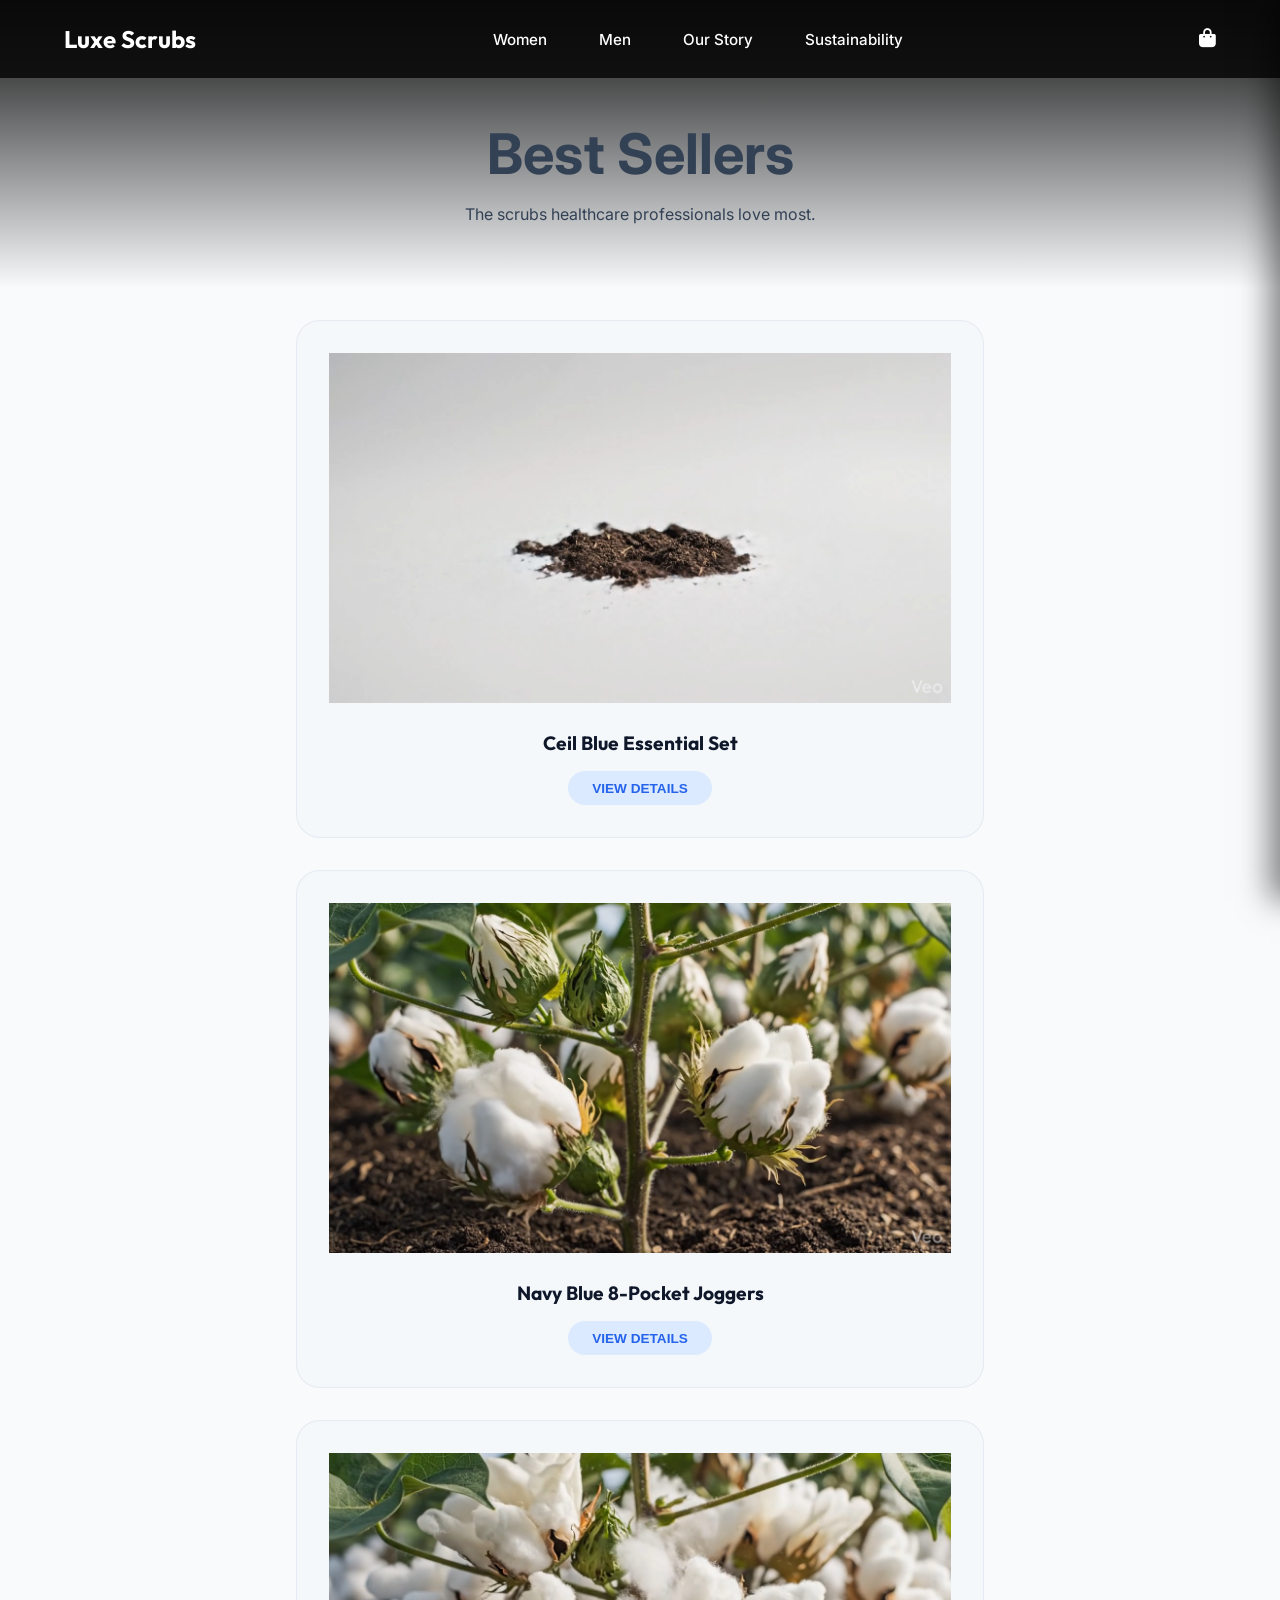
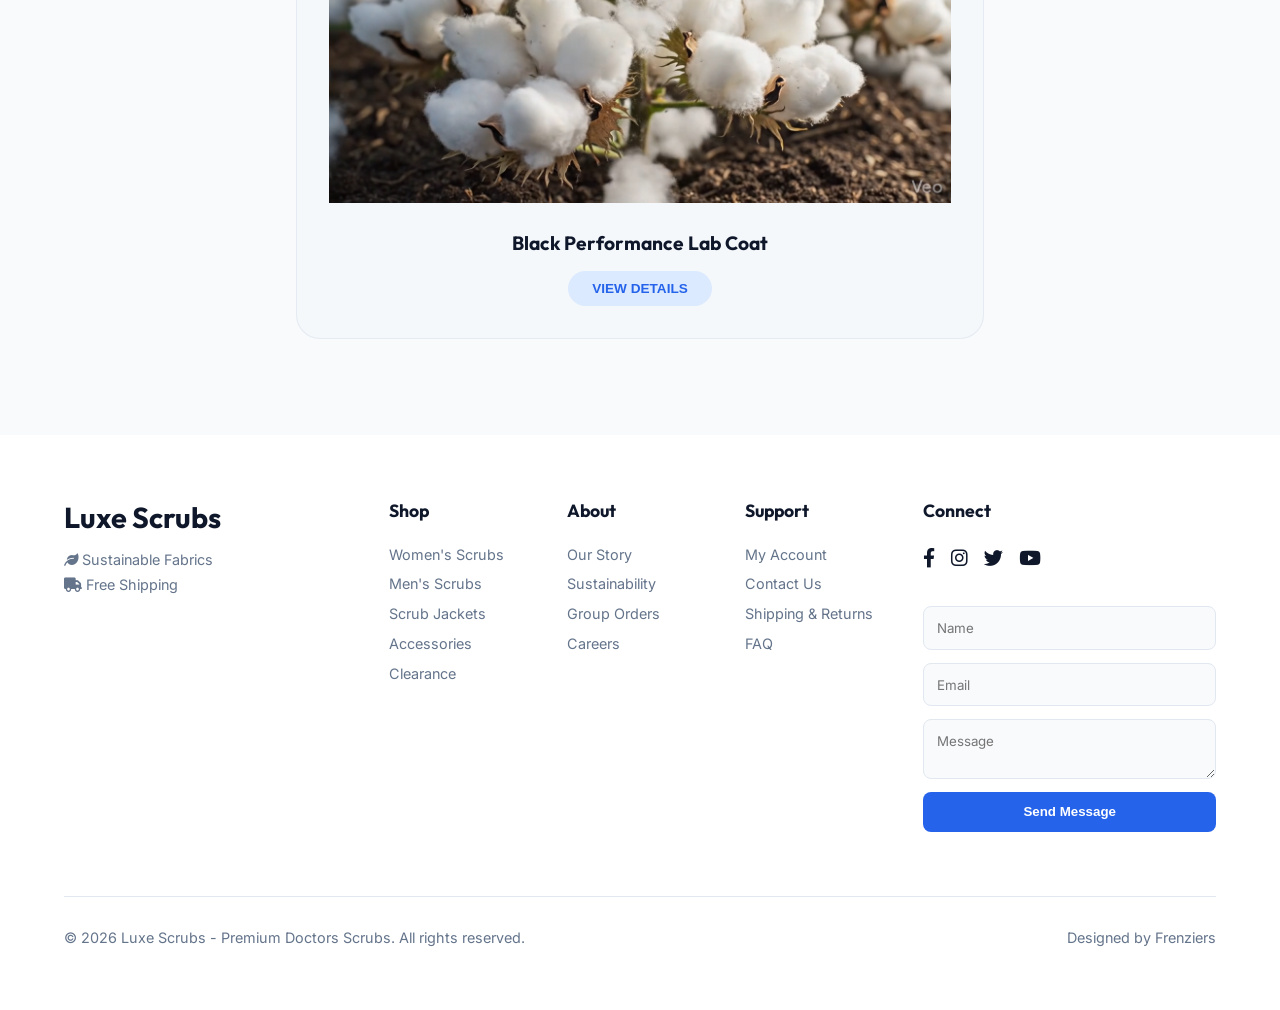
==== pages/best-sellers.html @ 16e0cbee "Updated" ====
<!DOCTYPE html>
<html lang="en">

<head>
    <meta charset="UTF-8">
    <meta name="viewport" content="width=device-width, initial-scale=1.0">
    <title>Best Sellers | Luxe Scrubs</title>
    <link
        href="https://fonts.googleapis.com/css2?family=Inter:wght@400;500;600&family=Outfit:wght@300;400;600;700;800&display=swap"
        rel="stylesheet">
    <link href="https://cdnjs.cloudflare.com/ajax/libs/font-awesome/6.0.0/css/all.min.css" rel="stylesheet">
    <link rel="stylesheet" href="../styles.css">
    <style>
        .page-header {
            padding: 120px 2rem 4rem;
            text-align: center;
            background: linear-gradient(180deg, rgba(8, 8, 8, 1) 0%, var(--bg-color) 100%);
        }

        .page-title {
            font-size: 3.5rem;
            color: var(--primary-color);
            margin-bottom: 1rem;
        }
    </style>
    <link rel="icon" type="image/png" href="/favicon.png">
</head>

<body>
    <nav class="navbar" id="navbar" style="background: rgba(10, 10, 10, 0.9);">
        <div class="logo"><a href="../index.html" style="color:white; text-decoration:none;">Luxe Scrubs</a></div>
        <div class="nav-links">
            <a href="womens.html" style="color: white;">Women</a>
            <a href="mens.html" style="color: white;">Men</a>
            <a href="../index.html#hero-spacer" style="color: white;">Our Story</a>
            <a href="../index.html#features" style="color: white;">Sustainability</a>
        </div>
        <button class="cart-btn" aria-label="Cart" style="color: white;"><i class="fas fa-shopping-bag"></i></button>
    </nav>

    <div class="page-header">
        <h1 class="page-title reveal-up">Best Sellers</h1>
        <p class="reveal-up delay-1">The scrubs healthcare professionals love most.</p>
    </div>

    <section class="products-section" style="padding-top: 2rem; min-height: 50vh;">
        <div class="products-track"
            style="display: flex; gap: 2rem; padding: 0 5%; flex-wrap: wrap; justify-content: center;">
            <div class="product-card">
                <div class="product-image">
                    <img src="../public/scroll/001.png" alt="Ceil Blue Scrub Set">
                </div>
                <div class="product-info">
                    <h4>Ceil Blue Essential Set</h4>
                    <a href="product-ceil-blue.html">
                        <button class="view-details">VIEW DETAILS</button>
                    </a>
                </div>
            </div>

            <div class="product-card">
                <div class="product-image">
                    <img src="../public/scroll/040.png" alt="Navy Blue Multi-Pocket Joggers">
                </div>
                <div class="product-info">
                    <h4>Navy Blue 8-Pocket Joggers</h4>
                    <a href="product-navy-joggers.html">
                        <button class="view-details">VIEW DETAILS</button>
                    </a>
                </div>
            </div>

            <div class="product-card">
                <div class="product-image">
                    <img src="../public/scroll/079.png" alt="Black Performance Lab Coat">
                </div>
                <div class="product-info">
                    <h4>Black Performance Lab Coat</h4>
                    <a href="product-black-coat.html">
                        <button class="view-details">VIEW DETAILS</button>
                    </a>
                </div>
            </div>
        </div>
    </section>

    <!-- Footer from index.html -->
    <footer class="footer">
        <div class="footer-grid">
            <div class="footer-brand">
                <h2 class="logo">Luxe Scrubs</h2>
                <ul>
                    <li><i class="fas fa-leaf"></i> Sustainable Fabrics</li>
                    <li><i class="fas fa-truck"></i> Free Shipping</li>
                </ul>
            </div>
            <div class="footer-column">
                <h4>Shop</h4>
                <a href="womens.html">Women's Scrubs</a>
                <a href="mens.html">Men's Scrubs</a>
                <a href="womens.html">Scrub Jackets</a>
                <a href="mens.html">Accessories</a>
                <a href="best-sellers.html">Clearance</a>
            </div>
            <div class="footer-column">
                <h4>About</h4>
                <a href="../index.html#hero-spacer">Our Story</a>
                <a href="../index.html#features">Sustainability</a>
                <a href="#">Group Orders</a>
                <a href="#">Careers</a>
            </div>
            <div class="footer-column">
                <h4>Support</h4>
                <a href="#">My Account</a>
                <a href="#">Contact Us</a>
                <a href="#">Shipping & Returns</a>
                <a href="#">FAQ</a>
            </div>
            <div class="footer-column contact-form">
                <h4>Connect</h4>
                <div class="socials">
                    <a href="https://facebook.com/luxescrubs" target="_blank"><i class="fab fa-facebook-f"></i></a>
                    <a href="https://instagram.com/luxescrubs" target="_blank"><i class="fab fa-instagram"></i></a>
                    <a href="https://twitter.com/luxescrubs" target="_blank"><i class="fab fa-twitter"></i></a>
                    <a href="https://youtube.com/luxescrubs" target="_blank"><i class="fab fa-youtube"></i></a>
                </div>
                <form>
                    <input type="text" placeholder="Name">
                    <input type="email" placeholder="Email">
                    <textarea placeholder="Message" rows="2"></textarea>
                    <button type="submit" class="submit-btn">Send Message</button>
                </form>
            </div>
        </div>
        <div class="footer-bottom">
            <p>&copy; 2026 Luxe Scrubs - Premium Doctors Scrubs. All rights reserved.</p>
            <p>Designed by Frenziers</p>
        </div>
    </footer>

    <!-- Shopping Cart Sidebar -->
    <div class="cart-overlay" id="cart-overlay"></div>
    <div class="cart-sidebar" id="cart-sidebar">
        <div class="cart-header">
            <h3>Your Cart</h3>
            <button class="close-cart" id="close-cart"><i class="fas fa-times"></i></button>
        </div>
        <div class="cart-items">
            <!-- Cart items will be dynamically injected here, adding a placeholder for now -->
            <div class="cart-item">
                <img src="../public/scroll/001.png" alt="Ceil Blue Set">
                <div class="cart-item-info">
                    <h4>Ceil Blue Essential Set</h4>
                    <p>$85.00</p>
                    <div class="qty-control">
                        <button>-</button>
                        <span>1</span>
                        <button>+</button>
                    </div>
                </div>
                <button class="remove-item"><i class="fas fa-trash"></i></button>
            </div>
        </div>
        <div class="cart-footer">
            <div class="cart-total">
                <span>Total</span>
                <span>$85.00</span>
            </div>
            <button class="checkout-btn">Proceed to Checkout</button>
        </div>
    </div>
    <script src="../script.js"></script>
</body>

</html>
---- styles.css ----
:root {
    --primary-navy: #0F172A;
    --navy-light: #1E293B;
    --brand-blue: #2563EB;
    --brand-light: #DBEAFE;
    --text-main: #334155;
    --text-muted: #64748B;
    --bg-color: #F8FAFC;
    --card-bg: rgba(255, 255, 255, 0.9);
    --font-heading: 'Outfit', sans-serif;
    --font-body: 'Inter', sans-serif;
}

* {
    margin: 0;
    padding: 0;
    box-sizing: border-box;
}

html {
    scroll-behavior: smooth;
}

body {
    background-color: var(--bg-color);
    font-family: var(--font-body);
    color: var(--text-main);
    overflow-x: hidden;
}

/* 1. Canvas Background */
canvas#sequence-canvas {
    position: fixed;
    top: 0;
    left: 0;
    width: 100vw;
    height: 100vh;
    pointer-events: none;
    z-index: 1;
    /* Lowest visible layer */
}

/* 2. Navigation */
.navbar {
    position: fixed;
    top: 0;
    left: 0;
    width: 100%;
    padding: 1.5rem 5%;
    display: flex;
    justify-content: space-between;
    align-items: center;
    z-index: 100;
    transition: background 0.3s ease, backdrop-filter 0.3s;
}

.navbar.scrolled {
    background: rgba(255, 255, 255, 0.85);
    backdrop-filter: blur(12px);
    box-shadow: 0 4px 20px rgba(0, 0, 0, 0.05);
}

.navbar .logo {
    font-family: var(--font-heading);
    font-size: 1.5rem;
    font-weight: 700;
    color: var(--primary-navy);
}

.nav-links a {
    text-decoration: none;
    color: var(--primary-navy);
    font-weight: 500;
    font-size: 0.95rem;
    margin: 0 1.5rem;
    transition: color 0.3s;
}

.nav-links a:hover {
    color: var(--brand-blue);
}

.cart-btn {
    background: transparent;
    border: none;
    font-size: 1.2rem;
    color: var(--primary-navy);
    cursor: pointer;
    transition: transform 0.2s;
}

.cart-btn:hover {
    transform: scale(1.1);
    color: var(--brand-blue);
}

/* 3. Hero Spacer */
.hero-spacer {
    /* Large height for the canvas sequence to scroll over */
    height: 250vh;
    position: relative;
    z-index: 2;
}

.hero-content {
    position: sticky;
    top: 35vh;
    /* Centerish */
    display: flex;
    flex-direction: column;
    align-items: center;
    text-align: center;
    z-index: 3;
    pointer-events: none;
    /* Allows scrolling unhindered */
}

.hero-content h1 {
    font-family: var(--font-heading);
    font-size: 4.5rem;
    font-weight: 800;
    color: var(--primary-navy);
    line-height: 1.1;
    margin-bottom: 1rem;
    text-transform: uppercase;
    letter-spacing: -1px;
}

.hero-content p {
    font-size: 1.15rem;
    color: var(--navy-light);
    font-weight: 500;
    margin-bottom: 2.5rem;
}

.hero-content button {
    pointer-events: auto;
    font-family: var(--font-heading);
    font-weight: 700;
    padding: 1rem 3rem;
    font-size: 1rem;
    background: var(--primary-navy);
    color: white;
    border: none;
    border-radius: 50px;
    cursor: pointer;
    transition: all 0.3s ease;
    box-shadow: 0 10px 20px rgba(15, 23, 42, 0.2);
}

.hero-content button:hover {
    background: var(--brand-blue);
    transform: translateY(-2px);
    box-shadow: 0 15px 25px rgba(37, 99, 235, 0.3);
}

.scroll-indicator {
    position: sticky;
    top: 90vh;
    text-align: center;
    font-size: 1.5rem;
    color: var(--primary-navy);
    animation: bounce 2s infinite ease-in-out;
}

/* 4. White Foreground wrapper */
.content-wrapper {
    position: relative;
    z-index: 10;
    background: linear-gradient(180deg, rgba(248, 250, 252, 0.95) 0%, #FFFFFF 100%);
    backdrop-filter: blur(20px);
    border-top-left-radius: 40px;
    border-top-right-radius: 40px;
    box-shadow: 0 -10px 40px rgba(0, 0, 0, 0.05);
    padding: 6rem 0;
}

/* Shared Titles */
.section-title {
    text-align: center;
    font-family: var(--font-heading);
    font-size: 2rem;
    font-weight: 700;
    color: var(--primary-navy);
    margin-bottom: 4rem;
    letter-spacing: 1px;
}

/* Features */
.features-section {
    padding: 0 5%;
    margin-bottom: 6rem;
}

.features-grid {
    display: grid;
    grid-template-columns: repeat(auto-fit, minmax(220px, 1fr));
    gap: 2rem;
    margin-bottom: 4rem;
}

.feature-card {
    background: white;
    border-radius: 16px;
    padding: 2.5rem 1.5rem;
    text-align: center;
    box-shadow: 0 10px 30px rgba(0, 0, 0, 0.03);
    transition: transform 0.4s ease, box-shadow 0.4s ease;
    border: 1px solid rgba(226, 232, 240, 0.6);
}

.feature-card:hover {
    transform: translateY(-10px);
    box-shadow: 0 20px 40px rgba(0, 0, 0, 0.06);
}

.feature-card .icon {
    font-size: 2.5rem;
    color: var(--brand-blue);
    margin-bottom: 1.5rem;
}

.feature-card h3 {
    font-family: var(--font-heading);
    font-size: 1.2rem;
    color: var(--primary-navy);
    margin-bottom: 1rem;
}

.feature-card p {
    font-size: 0.9rem;
    color: var(--text-muted);
    line-height: 1.6;
}

/* Stats */
.stats-row {
    display: flex;
    justify-content: space-around;
    flex-wrap: wrap;
    text-align: center;
    gap: 2rem;
}

.stat h4 {
    font-family: var(--font-heading);
    font-size: 2.5rem;
    font-weight: 800;
    color: var(--primary-navy);
    margin-bottom: 0.5rem;
}

.stat p {
    font-weight: 600;
    color: var(--text-muted);
    font-size: 0.85rem;
    letter-spacing: 1px;
}

/* Reviews */
.reviews-section {
    padding: 6rem 5%;
    background: rgba(219, 234, 254, 0.3);
    border-radius: 40px;
    margin: 0 2%;
    margin-bottom: 6rem;
}

.reviews-carousel {
    display: flex;
    align-items: center;
    justify-content: center;
    gap: 2rem;
    margin-bottom: 2rem;
}

.nav-btn {
    background: white;
    border: none;
    border-radius: 50%;
    width: 45px;
    height: 45px;
    display: flex;
    align-items: center;
    justify-content: center;
    font-size: 1.2rem;
    color: var(--primary-navy);
    cursor: pointer;
    box-shadow: 0 5px 15px rgba(0, 0, 0, 0.05);
    transition: all 0.2s;
    flex-shrink: 0;
}

.nav-btn:hover {
    background: var(--primary-navy);
    color: white;
}

.reviews-track {
    display: flex;
    gap: 2rem;
    flex: 1;
    align-items: center;
    overflow-x: auto;
    scroll-behavior: smooth;
    scroll-snap-type: x mandatory;
    padding: 1rem 0;
}

/* Hide scrollbar for Chrome, Safari and Opera */
.reviews-track::-webkit-scrollbar,
.products-track::-webkit-scrollbar {
    display: none;
}

/* Hide scrollbar for IE, Edge and Firefox */
.reviews-track,
.products-track {
    -ms-overflow-style: none;
    scrollbar-width: none;
}

.review-card {
    background: white;
    padding: 2rem;
    border-radius: 20px;
    min-width: 320px;
    box-shadow: 0 10px 30px rgba(0, 0, 0, 0.05);
    opacity: 0.6;
    transform: scale(0.9);
    transition: all 0.4s ease;
    scroll-snap-align: center;
}

.review-card.active-review {
    opacity: 1;
    transform: scale(1);
    box-shadow: 0 20px 40px rgba(0, 0, 0, 0.1);
}

.reviewer {
    display: flex;
    align-items: center;
    gap: 1rem;
    margin-bottom: 1rem;
}

.reviewer img {
    width: 45px;
    height: 45px;
    border-radius: 50%;
}

.reviewer h5 {
    font-family: var(--font-heading);
    color: var(--primary-navy);
    font-size: 1.05rem;
}

.reviewer span {
    font-size: 0.8rem;
    color: var(--text-muted);
}

.review-card p {
    font-size: 0.95rem;
    font-style: italic;
    line-height: 1.6;
    margin-bottom: 1rem;
}

.stars {
    color: #F59E0B;
    font-size: 1.2rem;
    letter-spacing: 2px;
}

.carousel-dots {
    display: flex;
    justify-content: center;
    gap: 0.5rem;
}

.carousel-dots .dot {
    width: 8px;
    height: 8px;
    border-radius: 50%;
    background: #CBD5E1;
    transition: 0.3s;
}

.carousel-dots .dot.active {
    background: var(--primary-navy);
    transform: scale(1.5);
}

/* Product Carousel */
.products-section {
    padding: 0 5%;
    margin-bottom: 6rem;
    text-align: center;
}

.products-carousel {
    display: flex;
    align-items: center;
    justify-content: center;
    gap: 2rem;
}

.products-track {
    display: flex;
    gap: 2rem;
    align-items: flex-end;
    overflow-x: auto;
    scroll-behavior: smooth;
    scroll-snap-type: x mandatory;
    padding: 2rem 1rem;
}

.product-card {
    background: rgba(241, 245, 249, 0.5);
    border-radius: 24px;
    padding: 2rem;
    min-width: 300px;
    transition: all 0.4s ease;
    cursor: pointer;
    border: 1px solid rgba(226, 232, 240, 0.8);
    scroll-snap-align: center;
}

.product-card:hover,
.product-card.active-product {
    background: white;
    transform: translateY(-10px);
    box-shadow: 0 20px 40px rgba(0, 0, 0, 0.08);
}

.product-image img {
    width: 100%;
    height: 350px;
    object-fit: contain;
    transition: transform 0.4s;
}

.product-card:hover .product-image img {
    transform: scale(1.05);
}

.product-info h4 {
    font-family: var(--font-heading);
    font-size: 1.2rem;
    color: var(--primary-navy);
    margin: 1.5rem 0 1rem;
}

.view-details {
    background: var(--brand-light);
    color: var(--brand-blue);
    border: none;
    padding: 0.6rem 1.5rem;
    border-radius: 20px;
    font-weight: 600;
    font-size: 0.85rem;
    cursor: pointer;
    transition: 0.3s;
}

.product-card:hover .view-details {
    background: var(--brand-blue);
    color: white;
}

/* Newsletter */
.newsletter-section {
    position: relative;
    overflow: hidden;
    padding: 8rem 5%;
    text-align: center;
    color: var(--primary-navy);
    margin-bottom: 6rem;
}

.liquid-bg {
    position: absolute;
    top: 0;
    left: 0;
    width: 100%;
    height: 100%;
    z-index: -1;
    background: linear-gradient(45deg, #DBEAFE, #EFF6FF, #E0E7FF);
    background-size: 400% 400%;
    animation: gradientLiquid 10s ease infinite;
}

@keyframes gradientLiquid {
    0% {
        background-position: 0% 50%;
    }

    50% {
        background-position: 100% 50%;
    }

    100% {
        background-position: 0% 50%;
    }
}

.liquid-bg::after {
    content: '';
    position: absolute;
    bottom: 0;
    left: 0;
    width: 100%;
    height: 40%;
    background: url('data:image/svg+xml;utf8,<svg viewBox="0 0 1440 320" xmlns="http://www.w3.org/2000/svg"><path fill="%23FFFFFF" fill-opacity="1" d="M0,192L48,197.3C96,203,192,213,288,229.3C384,245,480,267,576,250.7C672,235,768,181,864,181.3C960,181,1056,235,1152,245.3C1248,256,1344,224,1392,208L1440,192L1440,320L1392,320C1344,320,1248,320,1152,320C1056,320,960,320,864,320C768,320,672,320,576,320C480,320,384,320,288,320C192,320,96,320,48,320L0,320Z"></path></svg>') no-repeat bottom;
    background-size: cover;
}

.newsletter-content h2 {
    font-family: var(--font-heading);
    font-size: 2.5rem;
    margin-bottom: 1rem;
}

.newsletter-content p {
    margin-bottom: 2rem;
    font-size: 1.1rem;
}

.newsletter-form {
    display: flex;
    max-width: 500px;
    margin: 0 auto;
    background: white;
    border-radius: 50px;
    padding: 0.5rem;
    box-shadow: 0 10px 30px rgba(0, 0, 0, 0.1);
}

.newsletter-form input {
    flex: 1;
    border: none;
    outline: none;
    padding: 0 1.5rem;
    font-family: var(--font-body);
    font-size: 1rem;
    background: transparent;
}

.newsletter-form button {
    background: var(--brand-blue);
    color: white;
    border: none;
    border-radius: 50px;
    padding: 0.8rem 2rem;
    font-weight: 600;
    cursor: pointer;
    transition: 0.3s;
}

.newsletter-form button:hover {
    background: var(--primary-navy);
}

/* Footer */
.footer {
    padding: 4rem 5%;
    background: white;
    color: var(--text-main);
    font-size: 0.9rem;
}

.footer-grid {
    display: grid;
    grid-template-columns: 2fr 1fr 1fr 1fr 2fr;
    gap: 2rem;
    margin-bottom: 4rem;
}

.footer-brand .logo {
    font-family: var(--font-heading);
    color: var(--primary-navy);
    font-size: 1.8rem;
    margin-bottom: 1rem;
}

.footer-brand ul {
    list-style: none;
}

.footer-brand li {
    margin-bottom: 0.5rem;
    color: var(--text-muted);
}

.footer-column h4 {
    font-family: var(--font-heading);
    color: var(--primary-navy);
    margin-bottom: 1.5rem;
    font-size: 1.1rem;
}

.footer-column a {
    display: block;
    color: var(--text-muted);
    text-decoration: none;
    margin-bottom: 0.8rem;
    transition: color 0.3s;
}

.footer-column a:hover {
    color: var(--brand-blue);
}

.contact-form .socials {
    display: flex;
    gap: 1rem;
    margin-bottom: 1.5rem;
}

.contact-form .socials a {
    color: var(--primary-navy);
    font-size: 1.2rem;
    transition: 0.3s;
}

.contact-form .socials a:hover {
    color: var(--brand-blue);
}

.contact-form form {
    display: flex;
    flex-direction: column;
    gap: 0.8rem;
}

.contact-form input,
.contact-form textarea {
    width: 100%;
    border: 1px solid #E2E8F0;
    border-radius: 8px;
    padding: 0.8rem;
    font-family: var(--font-body);
    outline: none;
    transition: 0.3s;
    background: #F8FAFC;
}

.contact-form input:focus,
.contact-form textarea:focus {
    border-color: var(--brand-blue);
    background: white;
}

.submit-btn {
    background: var(--brand-blue);
    color: white;
    border: none;
    border-radius: 8px;
    padding: 0.8rem;
    cursor: pointer;
    transition: 0.3s;
    font-weight: 600;
}

.submit-btn:hover {
    background: var(--primary-navy);
}

.footer-bottom {
    display: flex;
    justify-content: space-between;
    border-top: 1px solid #E2E8F0;
    padding-top: 2rem;
    color: var(--text-muted);
}

/* Animations & Utility */
@keyframes bounce {

    0%,
    20%,
    50%,
    80%,
    100% {
        transform: translateY(0);
    }

    40% {
        transform: translateY(-20px);
    }

    60% {
        transform: translateY(-10px);
    }
}

.reveal-up {
    opacity: 0;
    transform: translateY(40px);
    transition: opacity 0.8s cubic-bezier(0.16, 1, 0.3, 1), transform 0.8s cubic-bezier(0.16, 1, 0.3, 1);
}

.reveal-up.is-visible {
    opacity: 1;
    transform: translateY(0);
}

.delay-1 {
    transition-delay: 0.1s;
}

.delay-2 {
    transition-delay: 0.2s;
}

.delay-3 {
    transition-delay: 0.3s;
}

.delay-4 {
    transition-delay: 0.4s;
}

/* Responsive adjustments */
@media (max-width: 1024px) {
    .footer-grid {
        grid-template-columns: 1fr 1fr 1fr;
    }

    .reviews-track,
    .products-track {
        flex-direction: column;
        align-items: center;
    }
}

@media (max-width: 768px) {
    h1 {
        font-size: 2.5rem !important;
    }

    .nav-links {
        display: none;
    }

    .footer-grid {
        grid-template-columns: 1fr;
        gap: 3rem;
    }
}

/* Shopping Cart Styles */
.cart-overlay {
    position: fixed;
    top: 0;
    left: 0;
    width: 100vw;
    height: 100vh;
    background: rgba(0, 0, 0, 0.6);
    z-index: 10000;
    opacity: 0;
    pointer-events: none;
    transition: opacity 0.3s ease;
    backdrop-filter: blur(4px);
}

.cart-overlay.active {
    opacity: 1;
    pointer-events: all;
}

.cart-sidebar {
    position: fixed;
    top: 0;
    right: -450px;
    width: 450px;
    max-width: 100vw;
    height: 100vh;
    background: var(--bg-color);
    box-shadow: -10px 0 30px rgba(0, 0, 0, 0.5);
    z-index: 10001;
    transition: right 0.4s cubic-bezier(0.77, 0, 0.175, 1);
    display: flex;
    flex-direction: column;
}

.cart-sidebar.active {
    right: 0;
}

.cart-header {
    padding: 2rem;
    border-bottom: 1px solid rgba(255, 255, 255, 0.1);
    display: flex;
    justify-content: space-between;
    align-items: center;
}

.cart-header h3 {
    margin: 0;
    font-size: 1.5rem;
    font-family: 'Outfit', sans-serif;
    color: var(--primary-color);
}

.close-cart {
    background: none;
    border: none;
    color: var(--text-muted);
    font-size: 1.5rem;
    cursor: pointer;
    transition: color 0.3s;
}

.close-cart:hover {
    color: var(--text-light);
}

.cart-items {
    flex: 1;
    overflow-y: auto;
    padding: 2rem;
    display: flex;
    flex-direction: column;
    gap: 1.5rem;
}

.cart-item {
    display: flex;
    gap: 1rem;
    align-items: center;
    background: rgba(255, 255, 255, 0.03);
    padding: 1rem;
    border-radius: 12px;
}

.cart-item img {
    width: 80px;
    height: 80px;
    object-fit: cover;
    border-radius: 8px;
    background: rgba(255, 255, 255, 0.1);
}

.cart-item-info {
    flex: 1;
}

.cart-item-info h4 {
    margin: 0 0 0.25rem 0;
    font-size: 1rem;
    color: var(--text-light);
}

.cart-item-info p {
    margin: 0 0 0.5rem 0;
    color: var(--primary-color);
    font-weight: 600;
}

.qty-control {
    display: flex;
    align-items: center;
    gap: 0.5rem;
    background: rgba(0, 0, 0, 0.2);
    padding: 0.25rem 0.5rem;
    border-radius: 20px;
    width: fit-content;
}

.qty-control button {
    background: none;
    border: none;
    color: var(--text-light);
    cursor: pointer;
    font-size: 1.2rem;
    width: 24px;
    height: 24px;
    display: flex;
    align-items: center;
    justify-content: center;
    border-radius: 50%;
}

.qty-control button:hover {
    background: rgba(255, 255, 255, 0.1);
}

.remove-item {
    background: none;
    border: none;
    color: var(--text-muted);
    cursor: pointer;
    font-size: 1.1rem;
    transition: color 0.3s;
    padding: 0.5rem;
}

.remove-item:hover {
    color: #ef4444;
}

.cart-footer {
    padding: 2rem;
    border-top: 1px solid rgba(255, 255, 255, 0.1);
    background: rgba(0, 0, 0, 0.2);
}

.cart-total {
    display: flex;
    justify-content: space-between;
    font-size: 1.25rem;
    font-weight: 600;
    margin-bottom: 1.5rem;
    color: var(--text-light);
}

.checkout-btn {
    width: 100%;
    background: var(--text-light);
    color: var(--bg-color);
    border: none;
    padding: 1rem;
    border-radius: 8px;
    font-size: 1.1rem;
    font-weight: 600;
    cursor: pointer;
    transition: all 0.3s;
}

.checkout-btn:hover {
    background: var(--primary-color);
    color: white;
}
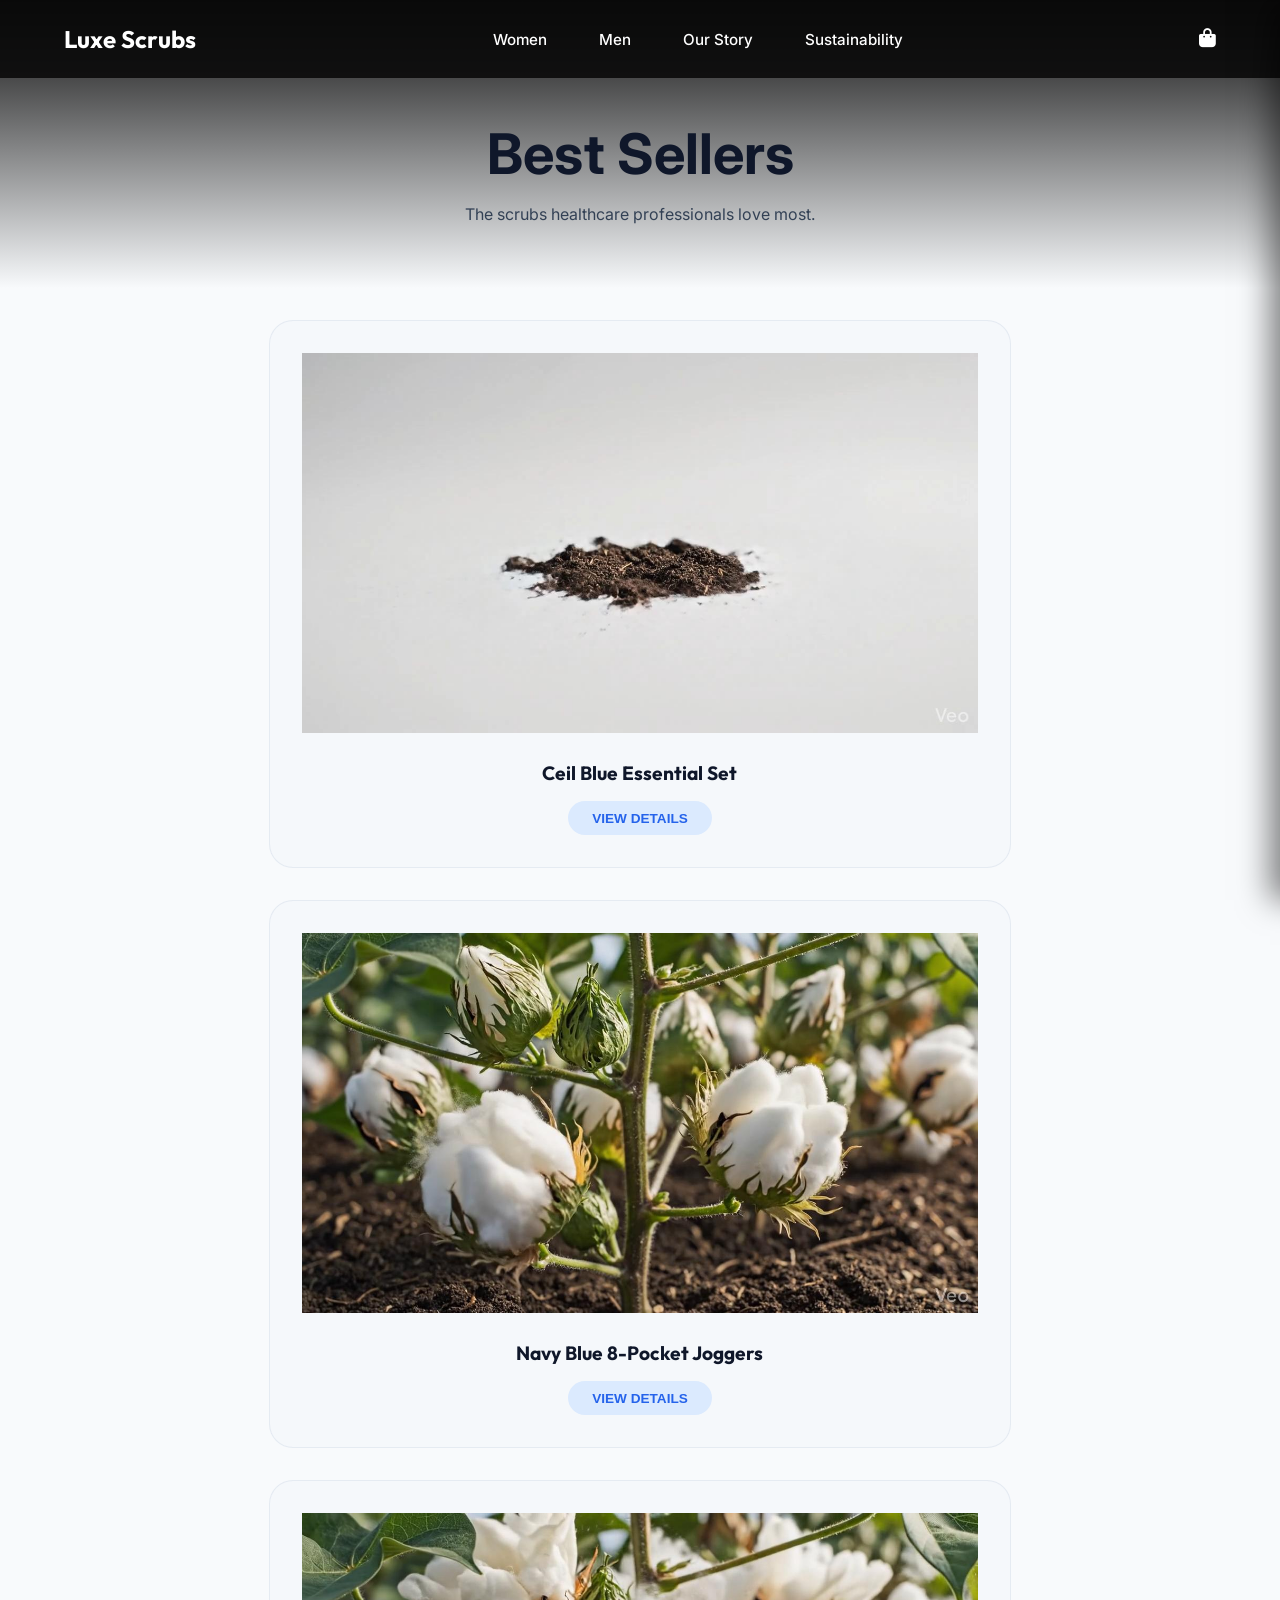
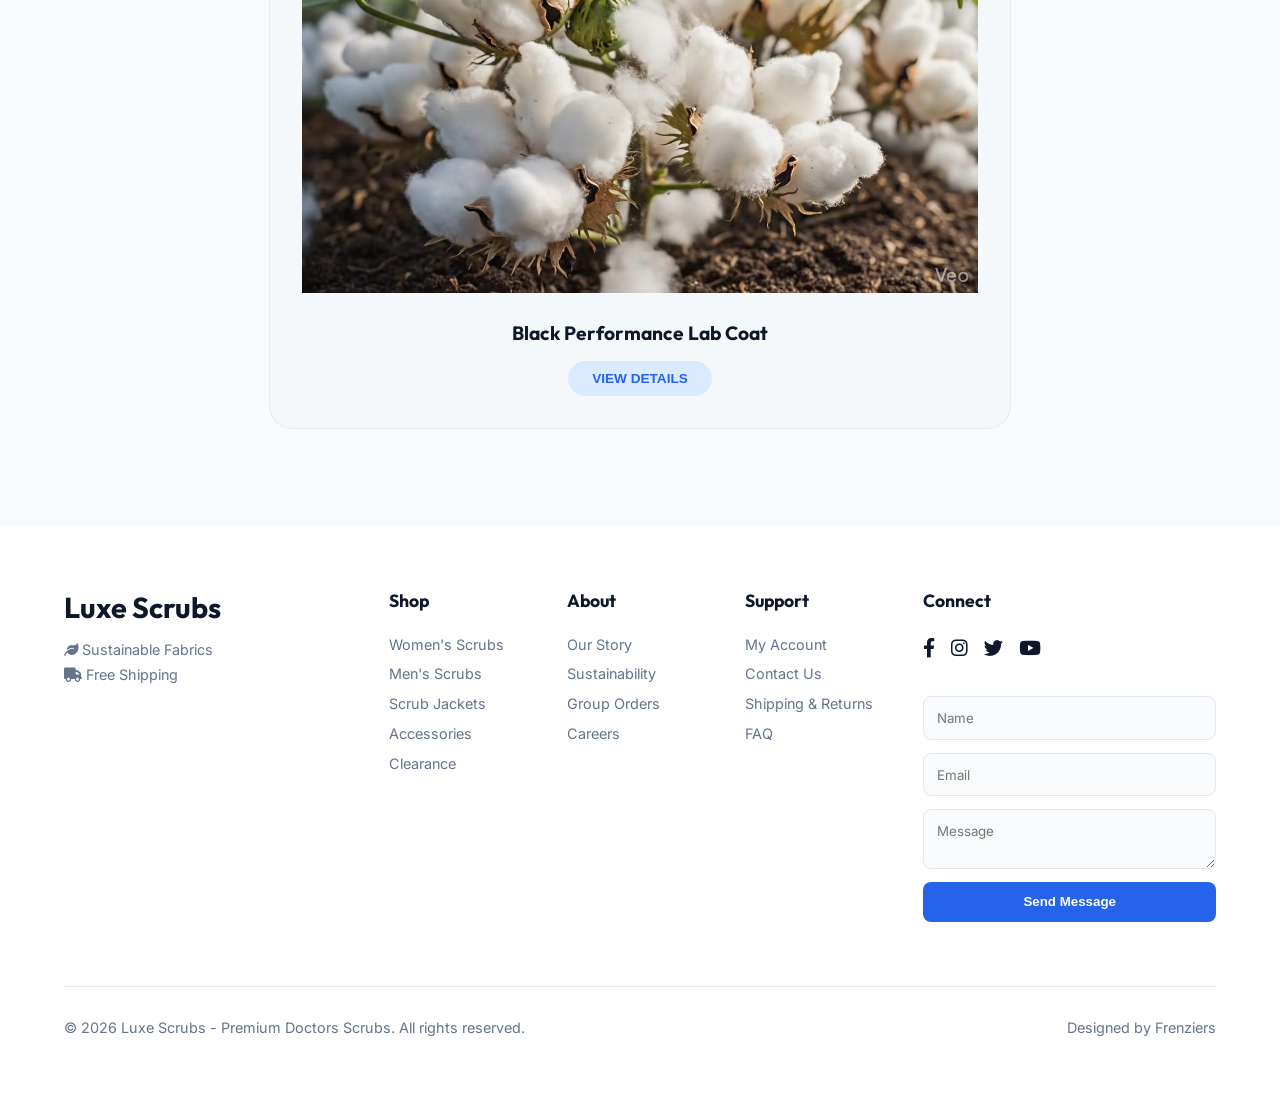
==== commit 5a34a9fe: "Full responsive redesign: hamburger nav, mobile breakpoints for all pages" ====
--- a/pages/best-sellers.html
+++ b/pages/best-sellers.html
@@ -19,10 +19,27 @@
 
         .page-title {
             font-size: 3.5rem;
-            color: var(--primary-color);
+            color: var(--primary-navy);
             margin-bottom: 1rem;
         }
+
+        @media (max-width: 768px) {
+            .page-header {
+                padding: 90px 1.5rem 3rem;
+            }
+
+            .page-title {
+                font-size: 2.2rem;
+            }
+        }
+
+        @media (max-width: 480px) {
+            .page-title {
+                font-size: 1.8rem;
+            }
+        }
     </style>
+    <link rel="shortcut icon" href="/favicon.png">
     <link rel="icon" type="image/png" href="/favicon.png">
 </head>
 
@@ -35,7 +52,23 @@
             <a href="../index.html#hero-spacer" style="color: white;">Our Story</a>
             <a href="../index.html#features" style="color: white;">Sustainability</a>
         </div>
-        <button class="cart-btn" aria-label="Cart" style="color: white;"><i class="fas fa-shopping-bag"></i></button>
+        <div style="display:flex;align-items:center;gap:1rem;">
+            <button class="cart-btn" aria-label="Cart" style="color: white;"><i
+                    class="fas fa-shopping-bag"></i></button>
+            <button class="hamburger" id="hamburger" aria-label="Menu">
+                <span style="background:white;"></span><span style="background:white;"></span><span
+                    style="background:white;"></span>
+            </button>
+        </div>
+    </nav>
+
+    <!-- Mobile Navigation Drawer -->
+    <nav class="mobile-nav" id="mobile-nav">
+        <a href="womens.html">Women</a>
+        <a href="mens.html">Men</a>
+        <a href="../index.html#hero-spacer">Our Story</a>
+        <a href="../index.html#features">Sustainability</a>
+        <a href="best-sellers.html">Best Sellers</a>
     </nav>
 
     <div class="page-header">
--- a/styles.css
+++ b/styles.css
@@ -724,32 +724,278 @@
     transition-delay: 0.4s;
 }
 
-/* Responsive adjustments */
+/* =============================================
+   HAMBURGER MENU
+   ============================================= */
+.hamburger {
+    display: none;
+    flex-direction: column;
+    justify-content: center;
+    align-items: center;
+    gap: 5px;
+    background: transparent;
+    border: none;
+    cursor: pointer;
+    padding: 4px;
+    z-index: 200;
+}
+
+.hamburger span {
+    display: block;
+    width: 24px;
+    height: 2px;
+    background: var(--primary-navy);
+    border-radius: 2px;
+    transition: all 0.35s cubic-bezier(0.16, 1, 0.3, 1);
+    transform-origin: center;
+}
+
+.hamburger.open span:nth-child(1) { transform: translateY(7px) rotate(45deg); }
+.hamburger.open span:nth-child(2) { opacity: 0; transform: scaleX(0); }
+.hamburger.open span:nth-child(3) { transform: translateY(-7px) rotate(-45deg); }
+
+/* Mobile nav drawer */
+.mobile-nav {
+    display: none;
+    position: fixed;
+    top: 0;
+    left: 0;
+    width: 100%;
+    height: 100%;
+    background: rgba(255,255,255,0.97);
+    backdrop-filter: blur(20px);
+    z-index: 150;
+    flex-direction: column;
+    align-items: center;
+    justify-content: center;
+    gap: 2.5rem;
+    opacity: 0;
+    pointer-events: none;
+    transition: opacity 0.35s ease;
+}
+
+.mobile-nav.open {
+    opacity: 1;
+    pointer-events: all;
+}
+
+.mobile-nav a {
+    font-family: var(--font-heading);
+    font-size: 2rem;
+    font-weight: 700;
+    color: var(--primary-navy);
+    text-decoration: none;
+    letter-spacing: 1px;
+    transition: color 0.3s;
+}
+
+.mobile-nav a:hover { color: var(--brand-blue); }
+
+/* =============================================
+   DESKTOP – Large (1200px+)
+   ============================================= */
+@media (min-width: 1200px) {
+    .hero-content h1 { font-size: 5rem; }
+    .product-image img { height: 380px; }
+}
+
+/* =============================================
+   TABLET (768px – 1024px)
+   ============================================= */
 @media (max-width: 1024px) {
     .footer-grid {
-        grid-template-columns: 1fr 1fr 1fr;
+        grid-template-columns: 1fr 1fr;
+        gap: 2.5rem;
+    }
+
+    .footer-brand { grid-column: 1 / -1; }
+
+    .hero-content h1 { font-size: 3.8rem; }
+
+    .features-grid {
+        grid-template-columns: repeat(2, 1fr);
     }
 
     .reviews-track,
     .products-track {
+        /* Keep horizontal scroll on tablet — just hide overflow */
+        overflow-x: auto;
+        flex-direction: row;
+        flex-wrap: nowrap;
+    }
+
+    .review-card { min-width: 280px; }
+    .product-card { min-width: 260px; }
+    .product-image img { height: 280px; }
+}
+
+/* =============================================
+   MOBILE (≤ 768px)
+   ============================================= */
+@media (max-width: 768px) {
+
+    /* Navbar */
+    .navbar {
+        padding: 1rem 5%;
+    }
+
+    .nav-links { display: none; }
+
+    .hamburger { display: flex; }
+
+    /* Show mobile nav when open */
+    .mobile-nav { display: flex; }
+
+    /* Hero */
+    .hero-spacer { height: 200vh; }
+
+    .hero-content {
+        top: 28vh;
+        padding: 0 1.5rem;
+    }
+
+    .hero-content h1 {
+        font-size: 2.6rem !important;
+        letter-spacing: -0.5px;
+    }
+
+    .hero-content p {
+        font-size: 1rem;
+    }
+
+    .hero-content button {
+        padding: 0.85rem 2rem;
+        font-size: 0.9rem;
+    }
+
+    /* Content wrapper */
+    .content-wrapper {
+        border-top-left-radius: 24px;
+        border-top-right-radius: 24px;
+        padding: 4rem 0;
+    }
+
+    /* Section titles */
+    .section-title {
+        font-size: 1.5rem;
+        margin-bottom: 2.5rem;
+    }
+
+    /* Features */
+    .features-section { padding: 0 4%; margin-bottom: 4rem; }
+
+    .features-grid {
+        grid-template-columns: 1fr 1fr;
+        gap: 1rem;
+    }
+
+    .feature-card {
+        padding: 1.5rem 1rem;
+    }
+
+    .feature-card .icon { font-size: 1.8rem; margin-bottom: 1rem; }
+    .feature-card h3 { font-size: 1rem; }
+
+    /* Stats */
+    .stats-row { gap: 1rem; }
+    .stat h4 { font-size: 2rem; }
+
+    /* Reviews carousel */
+    .reviews-section {
+        padding: 3rem 4%;
+        margin: 0 1%;
+        margin-bottom: 4rem;
+        border-radius: 24px;
+    }
+
+    .reviews-carousel {
+        gap: 0.75rem;
+    }
+
+    .nav-btn { width: 36px; height: 36px; font-size: 1rem; }
+
+    .review-card {
+        min-width: calc(100vw - 6rem);
+        padding: 1.5rem;
+    }
+
+    /* Products carousel */
+    .products-section { padding: 0 4%; margin-bottom: 4rem; }
+
+    .products-carousel { gap: 0.75rem; }
+
+    .products-track { padding: 1.5rem 0.5rem; gap: 1.5rem; }
+
+    .product-card {
+        min-width: calc(80vw);
+        padding: 1.25rem;
+    }
+
+    .product-image img { height: 220px; }
+
+    /* Newsletter */
+    .newsletter-section { padding: 5rem 5%; margin-bottom: 4rem; }
+    .newsletter-content h2 { font-size: 1.8rem; }
+    .newsletter-content p { font-size: 1rem; }
+
+    .newsletter-form {
+        flex-direction: column;
+        border-radius: 16px;
+        padding: 0.75rem;
+        gap: 0.5rem;
+        max-width: 100%;
+    }
+
+    .newsletter-form input {
+        padding: 0.75rem 1rem;
+        border-radius: 8px;
+    }
+
+    .newsletter-form button {
+        border-radius: 8px;
+        width: 100%;
+        padding: 0.85rem;
+    }
+
+    /* Footer */
+    .footer { padding: 3rem 5%; }
+
+    .footer-grid {
+        grid-template-columns: 1fr;
+        gap: 2.5rem;
+    }
+
+    .footer-bottom {
         flex-direction: column;
         align-items: center;
-    }
-}
-
-@media (max-width: 768px) {
-    h1 {
-        font-size: 2.5rem !important;
-    }
-
-    .nav-links {
-        display: none;
-    }
-
-    .footer-grid {
+        gap: 0.5rem;
+        text-align: center;
+    }
+
+    /* Cart sidebar */
+    .cart-sidebar {
+        width: 100%;
+        right: -100%;
+    }
+}
+
+/* =============================================
+   SMALL MOBILE (≤ 480px)
+   ============================================= */
+@media (max-width: 480px) {
+    .hero-content h1 { font-size: 2rem !important; }
+
+    .features-grid {
         grid-template-columns: 1fr;
-        gap: 3rem;
-    }
+    }
+
+    .product-card { min-width: calc(92vw); }
+
+    .review-card { min-width: calc(100vw - 4.5rem); }
+
+    .stats-row { flex-direction: column; }
+
+    .navbar .logo { font-size: 1.25rem; }
 }
 
 /* Shopping Cart Styles */
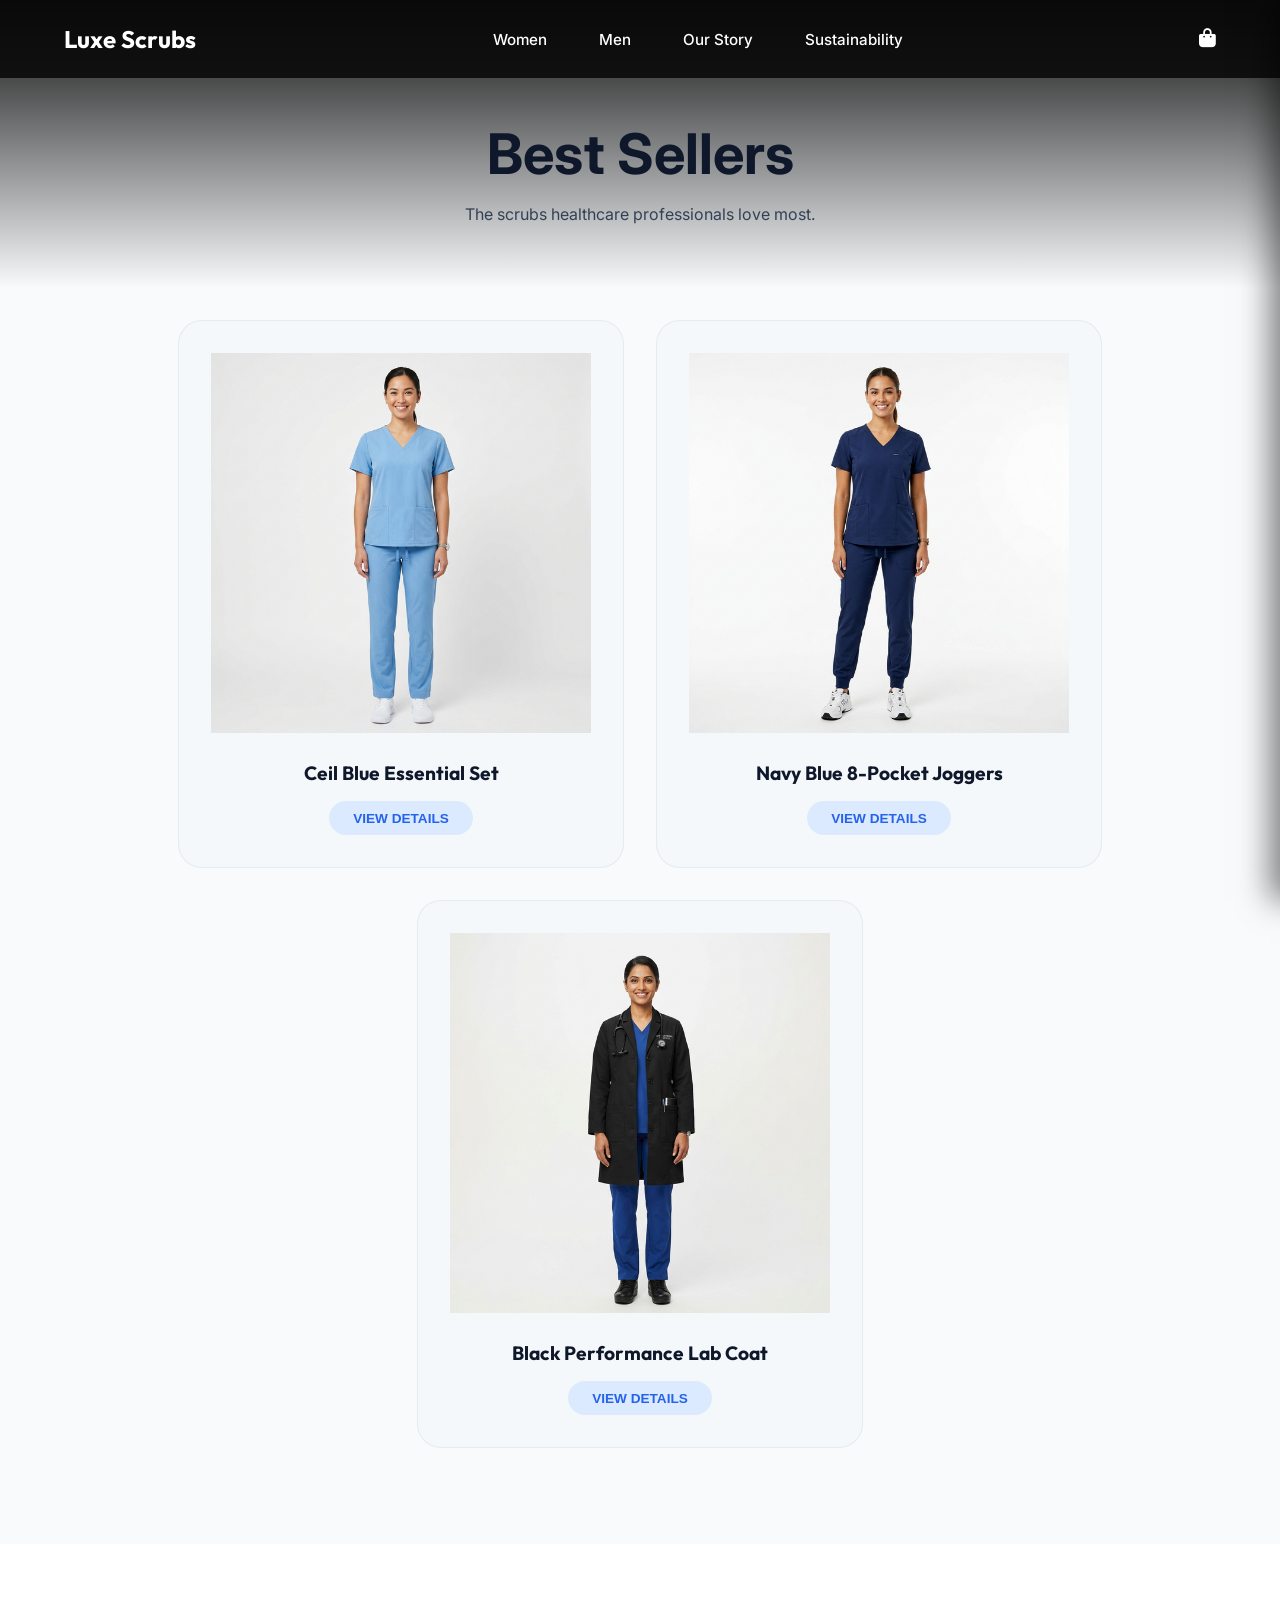
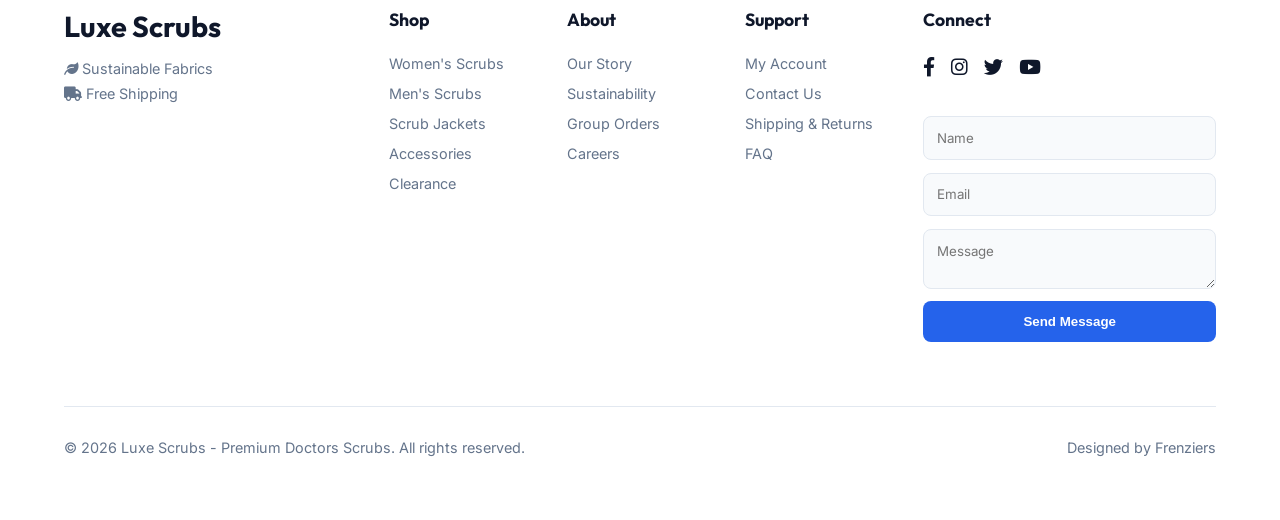
==== commit 67e2071b: "Use new organized product image paths instead of placeholder scroll sequence images" ====
--- a/pages/best-sellers.html
+++ b/pages/best-sellers.html
@@ -81,7 +81,7 @@
             style="display: flex; gap: 2rem; padding: 0 5%; flex-wrap: wrap; justify-content: center;">
             <div class="product-card">
                 <div class="product-image">
-                    <img src="../public/scroll/001.png" alt="Ceil Blue Scrub Set">
+                    <img src="../public/products/thumbnails/ceil-blue.png" alt="Ceil Blue Scrub Set">
                 </div>
                 <div class="product-info">
                     <h4>Ceil Blue Essential Set</h4>
@@ -93,7 +93,7 @@
 
             <div class="product-card">
                 <div class="product-image">
-                    <img src="../public/scroll/040.png" alt="Navy Blue Multi-Pocket Joggers">
+                    <img src="../public/products/thumbnails/navy-joggers.png" alt="Navy Blue Multi-Pocket Joggers">
                 </div>
                 <div class="product-info">
                     <h4>Navy Blue 8-Pocket Joggers</h4>
@@ -105,7 +105,7 @@
 
             <div class="product-card">
                 <div class="product-image">
-                    <img src="../public/scroll/079.png" alt="Black Performance Lab Coat">
+                    <img src="../public/products/thumbnails/black-coat.png" alt="Black Performance Lab Coat">
                 </div>
                 <div class="product-info">
                     <h4>Black Performance Lab Coat</h4>
@@ -181,7 +181,7 @@
         <div class="cart-items">
             <!-- Cart items will be dynamically injected here, adding a placeholder for now -->
             <div class="cart-item">
-                <img src="../public/scroll/001.png" alt="Ceil Blue Set">
+                <img src="../public/products/thumbnails/ceil-blue.png" alt="Ceil Blue Set">
                 <div class="cart-item-info">
                     <h4>Ceil Blue Essential Set</h4>
                     <p>$85.00</p>
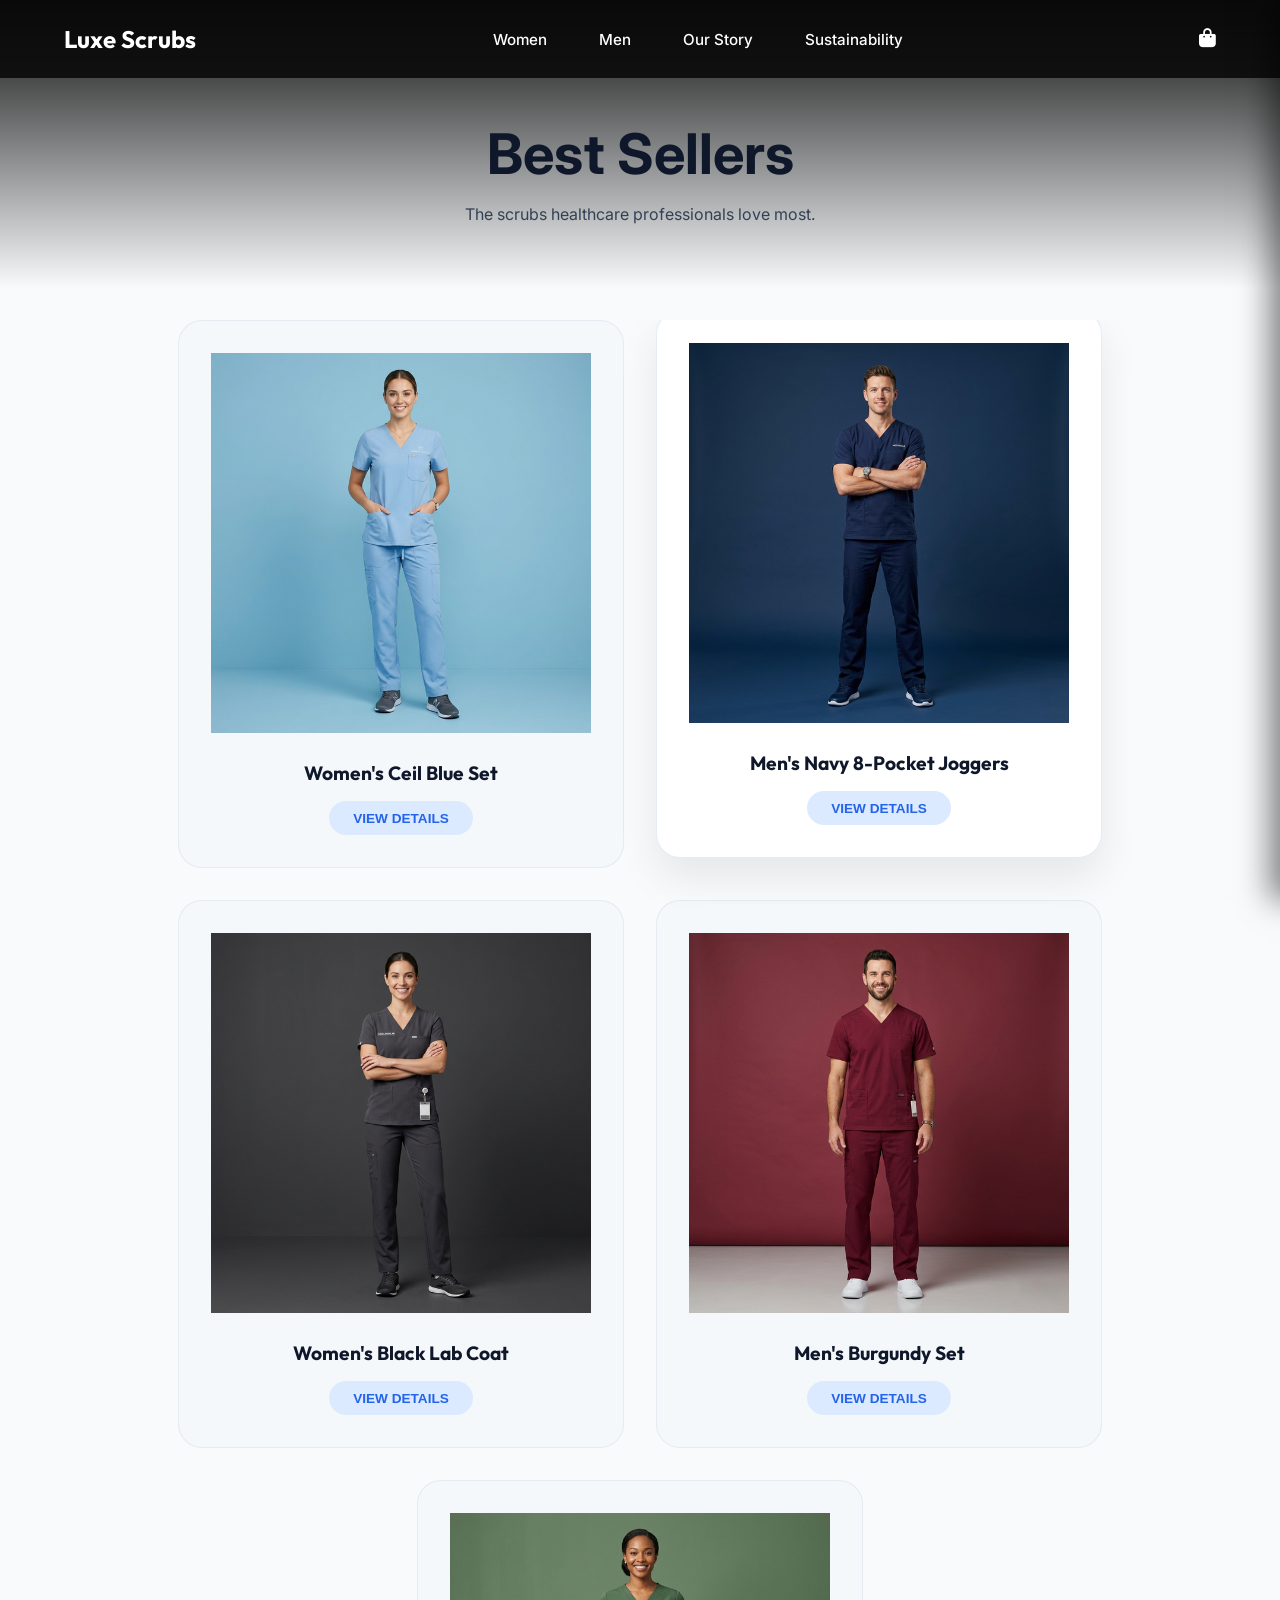
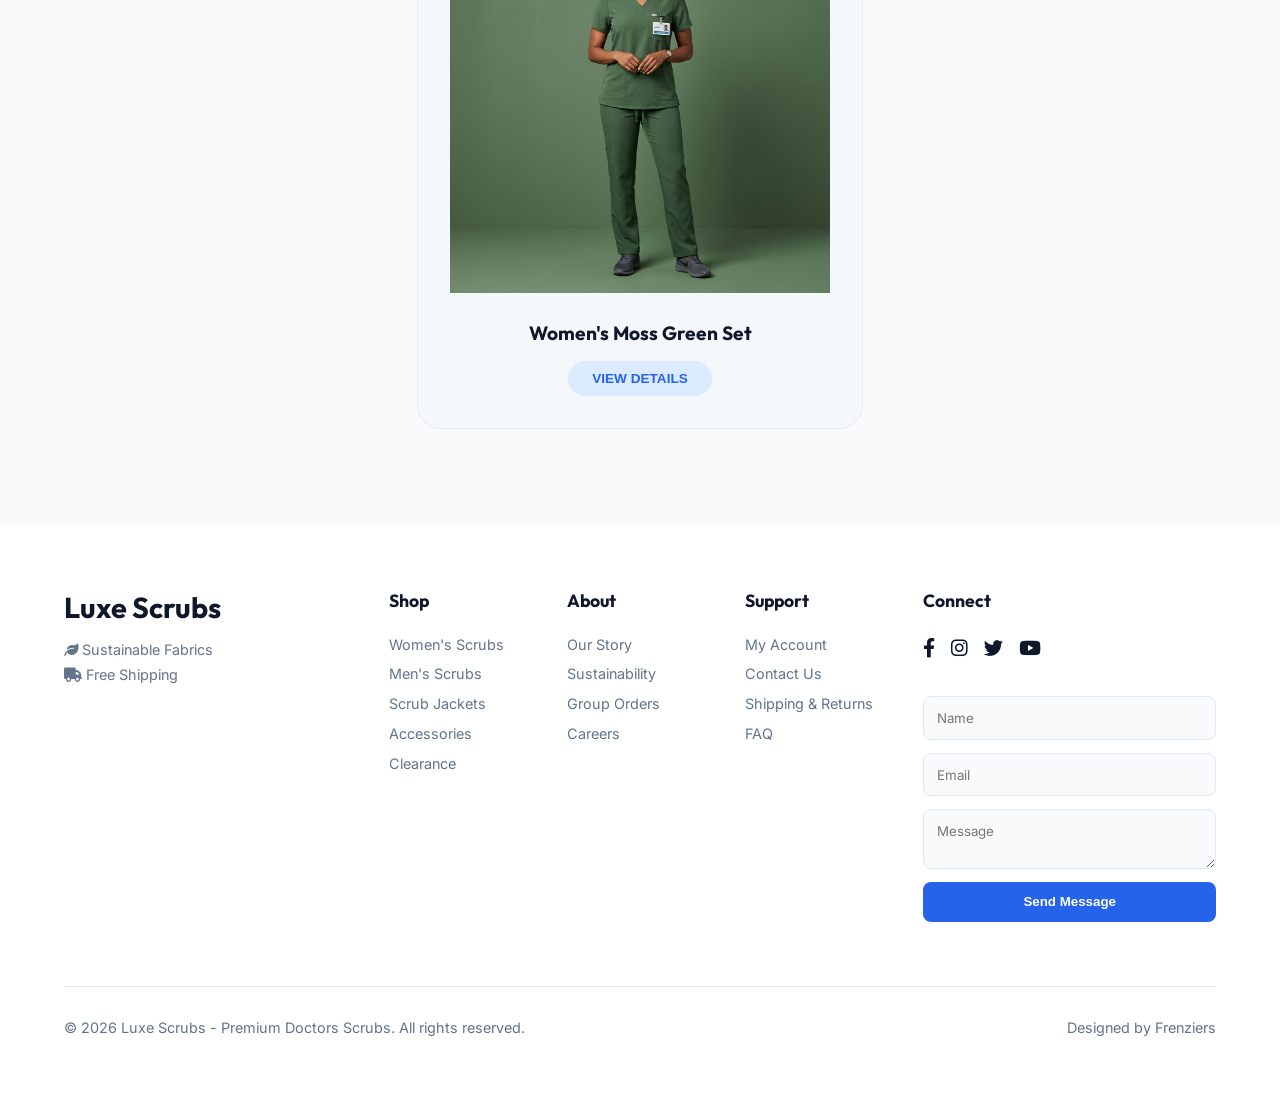
==== commit 3622a97f: "Organize products by gender and add 10 color-matched product images for interactive color switching " ====
--- a/pages/best-sellers.html
+++ b/pages/best-sellers.html
@@ -77,41 +77,40 @@
     </div>
 
     <section class="products-section" style="padding-top: 2rem; min-height: 50vh;">
-        <div class="products-track"
-            style="display: flex; gap: 2rem; padding: 0 5%; flex-wrap: wrap; justify-content: center;">
-            <div class="product-card">
-                <div class="product-image">
-                    <img src="../public/products/thumbnails/ceil-blue.png" alt="Ceil Blue Scrub Set">
-                </div>
-                <div class="product-info">
-                    <h4>Ceil Blue Essential Set</h4>
-                    <a href="product-ceil-blue.html">
-                        <button class="view-details">VIEW DETAILS</button>
-                    </a>
-                </div>
-            </div>
-
-            <div class="product-card">
-                <div class="product-image">
-                    <img src="../public/products/thumbnails/navy-joggers.png" alt="Navy Blue Multi-Pocket Joggers">
-                </div>
-                <div class="product-info">
-                    <h4>Navy Blue 8-Pocket Joggers</h4>
-                    <a href="product-navy-joggers.html">
-                        <button class="view-details">VIEW DETAILS</button>
-                    </a>
-                </div>
-            </div>
-
-            <div class="product-card">
-                <div class="product-image">
-                    <img src="../public/products/thumbnails/black-coat.png" alt="Black Performance Lab Coat">
-                </div>
-                <div class="product-info">
-                    <h4>Black Performance Lab Coat</h4>
-                    <a href="product-black-coat.html">
-                        <button class="view-details">VIEW DETAILS</button>
-                    </a>
+                <div class="products-track" style="display: flex; gap: 2rem; padding: 0 5%; flex-wrap: wrap; justify-content: center;">
+            <div class="product-card">
+                <div class="product-image"><img src="../public/products/womens/ceil-blue/front.png" alt="Women's Ceil Blue Scrub Set"></div>
+                <div class="product-info">
+                    <h4>Women's Ceil Blue Set</h4>
+                    <a href="product-ceil-blue.html"><button class="view-details">VIEW DETAILS</button></a>
+                </div>
+            </div>
+            <div class="product-card active-product">
+                <div class="product-image"><img src="../public/products/mens/navy/front.png" alt="Men's Navy Joggers"></div>
+                <div class="product-info">
+                    <h4>Men's Navy 8-Pocket Joggers</h4>
+                    <a href="product-navy-joggers.html"><button class="view-details">VIEW DETAILS</button></a>
+                </div>
+            </div>
+            <div class="product-card">
+                <div class="product-image"><img src="../public/products/womens/black/front.png" alt="Women's Black Coat"></div>
+                <div class="product-info">
+                    <h4>Women's Black Lab Coat</h4>
+                    <a href="product-black-coat.html"><button class="view-details">VIEW DETAILS</button></a>
+                </div>
+            </div>
+            <div class="product-card">
+                <div class="product-image"><img src="../public/products/mens/burgundy/front.png" alt="Men's Burgundy Scrub Set"></div>
+                <div class="product-info">
+                    <h4>Men's Burgundy Set</h4>
+                    <a href="#shop"><button class="view-details">VIEW DETAILS</button></a>
+                </div>
+            </div>
+            <div class="product-card">
+                <div class="product-image"><img src="../public/products/womens/moss-green/front.png" alt="Women's Moss Green Scrub Set"></div>
+                <div class="product-info">
+                    <h4>Women's Moss Green Set</h4>
+                    <a href="#shop"><button class="view-details">VIEW DETAILS</button></a>
                 </div>
             </div>
         </div>
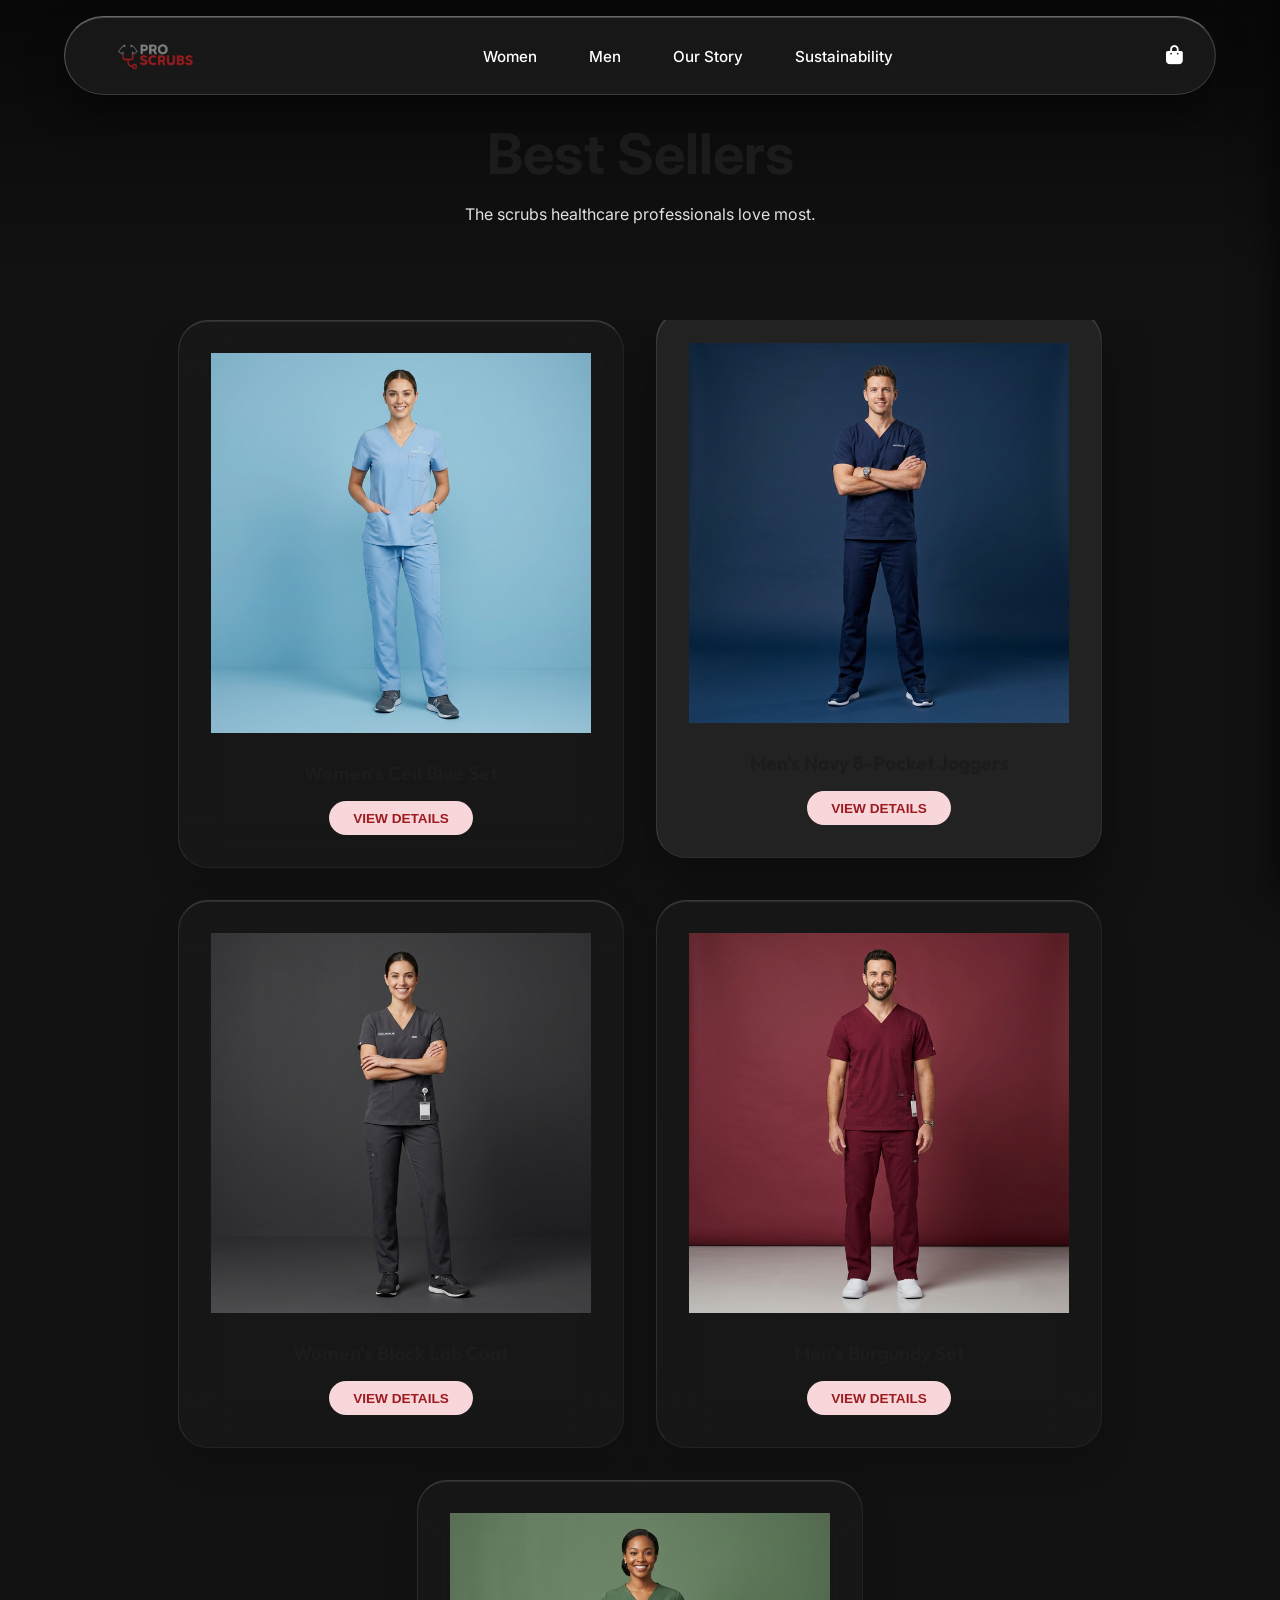
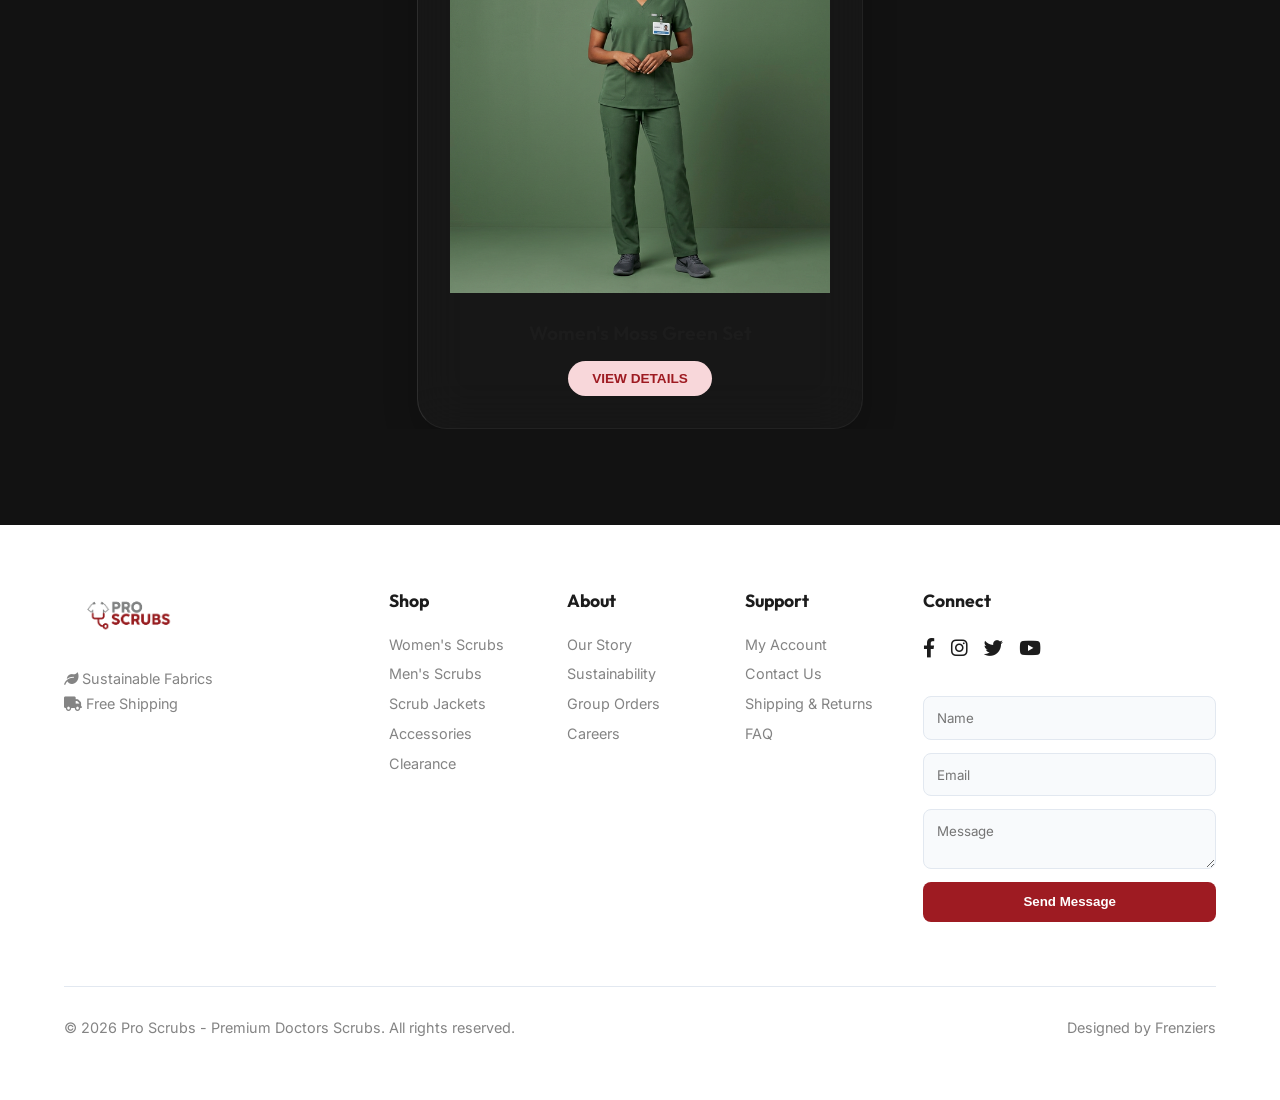
==== commit bcb6de85: "Updated" ====
--- a/pages/best-sellers.html
+++ b/pages/best-sellers.html
@@ -4,7 +4,7 @@
 <head>
     <meta charset="UTF-8">
     <meta name="viewport" content="width=device-width, initial-scale=1.0">
-    <title>Best Sellers | Luxe Scrubs</title>
+    <title>Best Sellers | Pro Scrubs</title>
     <link
         href="https://fonts.googleapis.com/css2?family=Inter:wght@400;500;600&family=Outfit:wght@300;400;600;700;800&display=swap"
         rel="stylesheet">
@@ -44,8 +44,10 @@
 </head>
 
 <body>
-    <nav class="navbar" id="navbar" style="background: rgba(10, 10, 10, 0.9);">
-        <div class="logo"><a href="../index.html" style="color:white; text-decoration:none;">Luxe Scrubs</a></div>
+    <nav class="navbar scrolled" id="navbar">
+        <a href="../index.html" class="logo">
+            <img src="../public/icons/PRO%20SRUB%20LOGO1-01.png" alt="Pro Scrubs Logo">
+        </a>
         <div class="nav-links">
             <a href="womens.html" style="color: white;">Women</a>
             <a href="mens.html" style="color: white;">Men</a>
@@ -120,7 +122,7 @@
     <footer class="footer">
         <div class="footer-grid">
             <div class="footer-brand">
-                <h2 class="logo">Luxe Scrubs</h2>
+                <h2 class="logo"><img src="../public/icons/PRO%20SRUB%20LOGO1-01.png" alt="Pro Scrubs Logo" style="height:50px; margin-bottom: 0.5rem;"></h2>
                 <ul>
                     <li><i class="fas fa-leaf"></i> Sustainable Fabrics</li>
                     <li><i class="fas fa-truck"></i> Free Shipping</li>
@@ -165,7 +167,7 @@
             </div>
         </div>
         <div class="footer-bottom">
-            <p>&copy; 2026 Luxe Scrubs - Premium Doctors Scrubs. All rights reserved.</p>
+            <p>&copy; 2026 Pro Scrubs - Premium Doctors Scrubs. All rights reserved.</p>
             <p>Designed by Frenziers</p>
         </div>
     </footer>
--- a/styles.css
+++ b/styles.css
@@ -1,13 +1,14 @@
 :root {
-    --primary-navy: #0F172A;
-    --navy-light: #1E293B;
-    --brand-blue: #2563EB;
-    --brand-light: #DBEAFE;
-    --text-main: #334155;
-    --text-muted: #64748B;
-    --bg-color: #F8FAFC;
-    --card-bg: rgba(255, 255, 255, 0.9);
+    --primary-navy: #1C1C1C; /* Dark background from logo */
+    --navy-light: #2A2A2A;   /* Slightly lighter dark background */
+    --brand-blue: #9E1B22;   /* Medical Red from the logo */
+    --brand-light: #F8D7DA;  /* Light red for subtle backgrounds */
+    --text-main: #E0E0E0;    /* Light grey for readability on dark */
+    --text-muted: #848484;   /* PRO text grey from logo */
+    --bg-color: #121212;     /* Very dark base */
+    --card-bg: rgba(42, 42, 42, 0.9);
     --font-heading: 'Outfit', sans-serif;
+    --font-hero: 'NCL Gasdrifo', serif;
     --font-body: 'Inter', sans-serif;
 }
 
@@ -29,12 +30,20 @@
 }
 
 /* 1. Canvas Background */
+.sticky-container {
+    position: sticky;
+    top: 0;
+    height: 100vh;
+    width: 100vw;
+    overflow: hidden;
+}
+
 canvas#sequence-canvas {
-    position: fixed;
+    position: absolute;
     top: 0;
     left: 0;
-    width: 100vw;
-    height: 100vh;
+    width: 100%;
+    height: 100%;
     pointer-events: none;
     z-index: 1;
     /* Lowest visible layer */
@@ -51,25 +60,62 @@
     justify-content: space-between;
     align-items: center;
     z-index: 100;
-    transition: background 0.3s ease, backdrop-filter 0.3s;
+    background: transparent;
+    border: none;
+    box-shadow: none;
+    transition: all 0.5s cubic-bezier(0.16, 1, 0.3, 1);
+    transform: translateY(-100%);
+    opacity: 0;
+}
+
+.navbar.hidden {
+    transform: translateY(-100%);
+    opacity: 0;
 }
 
 .navbar.scrolled {
-    background: rgba(255, 255, 255, 0.85);
-    backdrop-filter: blur(12px);
-    box-shadow: 0 4px 20px rgba(0, 0, 0, 0.05);
+    top: 1rem;
+    left: 5%;
+    width: 90%;
+    max-width: 1200px;
+    margin: 0 auto;
+    padding: 1rem 2rem;
+    border-radius: 50px;
+    background: rgba(42, 42, 42, 0.45);
+    backdrop-filter: blur(24px) saturate(180%);
+    -webkit-backdrop-filter: blur(24px) saturate(180%);
+    /* Glossy Edge Highlight */
+    border: 1px solid rgba(255, 255, 255, 0.15);
+    border-top: 1px solid rgba(255, 255, 255, 0.35);
+    border-left: 1px solid rgba(255, 255, 255, 0.25);
+    /* Deep shadow + Inner glass reflection */
+    box-shadow: 
+        0 20px 40px rgba(0, 0, 0, 0.4),
+        inset 0 1px 0 rgba(255, 255, 255, 0.2);
+    transform: translateY(0);
+    opacity: 1;
+}
+
+@media (min-width: 1350px) {
+    .navbar.scrolled {
+        left: calc(50% - 600px);
+    }
 }
 
 .navbar .logo {
-    font-family: var(--font-heading);
-    font-size: 1.5rem;
-    font-weight: 700;
-    color: var(--primary-navy);
+    display: flex;
+    align-items: center;
+    text-decoration: none;
+}
+
+.navbar .logo img {
+    height: 45px; /* Adjust as needed for the navbar */
+    width: auto;
 }
 
 .nav-links a {
     text-decoration: none;
-    color: var(--primary-navy);
+    color: white; /* Light text for dark glossy navbar */
     font-weight: 500;
     font-size: 0.95rem;
     margin: 0 1.5rem;
@@ -84,7 +130,7 @@
     background: transparent;
     border: none;
     font-size: 1.2rem;
-    color: var(--primary-navy);
+    color: white; /* Light text for dark glossy navbar */
     cursor: pointer;
     transition: transform 0.2s;
 }
@@ -97,14 +143,16 @@
 /* 3. Hero Spacer */
 .hero-spacer {
     /* Large height for the canvas sequence to scroll over */
-    height: 250vh;
+    height: 400vh;
     position: relative;
     z-index: 2;
 }
 
 .hero-content {
-    position: sticky;
+    position: absolute;
     top: 35vh;
+    width: 100%;
+    left: 0;
     /* Centerish */
     display: flex;
     flex-direction: column;
@@ -116,21 +164,64 @@
 }
 
 .hero-content h1 {
-    font-family: var(--font-heading);
+    font-family: var(--font-hero);
     font-size: 4.5rem;
-    font-weight: 800;
-    color: var(--primary-navy);
-    line-height: 1.1;
-    margin-bottom: 1rem;
+    font-weight: 400;
+    line-height: 1.2;
+    margin-bottom: 1.5rem;
+    color: var(--dynamic-contrast, #FFFFFF);
+    letter-spacing: 2px;
+    filter: drop-shadow(0px 4px 15px rgba(0,0,0,0.5));
+    transition: letter-spacing 0.8s ease, color 0.1s linear;
+    cursor: default;
+}
+
+.hero-content h1:hover {
+    letter-spacing: 4px;
+}
+
+.hero-content h1 .italic-text {
+    font-style: italic;
+    font-size: 3.5rem;
+    color: var(--dynamic-scrub, #E2E8F0);
+    letter-spacing: 0;
+    filter: drop-shadow(0px 2px 10px rgba(255,255,255,0.4));
+}
+
+.hero-content h1 .brand-text {
+    font-weight: 600;
+    font-size: 5.5rem;
+    letter-spacing: 6px;
+    background: linear-gradient(135deg, var(--dynamic-contrast, #FFFFFF) 0%, var(--dynamic-scrub, #93C5FD) 50%, var(--dynamic-contrast, #FFFFFF) 100%);
+    background-size: 200% auto;
+    color: transparent;
+    -webkit-background-clip: text;
+    background-clip: text;
+    animation: shineText 8s linear infinite;
+}
+
+@keyframes shineText {
+    to { background-position: 200% center; }
+}
+
+.hero-content p {
+    font-family: var(--font-body);
+    font-size: 1.05rem;
+    font-weight: 400;
     text-transform: uppercase;
-    letter-spacing: -1px;
-}
-
-.hero-content p {
-    font-size: 1.15rem;
-    color: var(--navy-light);
-    font-weight: 500;
+    letter-spacing: 2px;
+    color: var(--dynamic-contrast, #FFFFFF);
     margin-bottom: 2.5rem;
+    
+    /* Elegant Glass Pill - dynamic to contrast with text */
+    background: rgba(15, 23, 42, 0.2);
+    padding: 0.8rem 2.5rem;
+    border-radius: 50px;
+    backdrop-filter: blur(20px);
+    -webkit-backdrop-filter: blur(20px);
+    border: 1px solid rgba(255, 255, 255, 0.2);
+    box-shadow: 0 4px 15px rgba(0, 0, 0, 0.3);
+    transition: color 0.1s linear;
 }
 
 .hero-content button {
@@ -155,8 +246,10 @@
 }
 
 .scroll-indicator {
-    position: sticky;
+    position: absolute;
     top: 90vh;
+    width: 100%;
+    left: 0;
     text-align: center;
     font-size: 1.5rem;
     color: var(--primary-navy);
@@ -167,10 +260,12 @@
 .content-wrapper {
     position: relative;
     z-index: 10;
-    background: linear-gradient(180deg, rgba(248, 250, 252, 0.95) 0%, #FFFFFF 100%);
-    backdrop-filter: blur(20px);
-    border-top-left-radius: 40px;
-    border-top-right-radius: 40px;
+    background: rgba(255, 255, 255, 0.3);
+    backdrop-filter: blur(25px);
+    -webkit-backdrop-filter: blur(25px);
+    border-top: 1px solid rgba(255, 255, 255, 0.5);
+    border-top-left-radius: 50px;
+    border-top-right-radius: 50px;
     box-shadow: 0 -10px 40px rgba(0, 0, 0, 0.05);
     padding: 6rem 0;
 }
@@ -200,18 +295,28 @@
 }
 
 .feature-card {
-    background: white;
-    border-radius: 16px;
+    background: rgba(42, 42, 42, 0.3);
+    backdrop-filter: blur(20px) saturate(160%);
+    -webkit-backdrop-filter: blur(20px) saturate(160%);
+    border-radius: 24px;
     padding: 2.5rem 1.5rem;
     text-align: center;
-    box-shadow: 0 10px 30px rgba(0, 0, 0, 0.03);
-    transition: transform 0.4s ease, box-shadow 0.4s ease;
-    border: 1px solid rgba(226, 232, 240, 0.6);
+    box-shadow: 
+        0 15px 35px rgba(0, 0, 0, 0.25),
+        inset 0 1px 0 rgba(255, 255, 255, 0.1);
+    transition: transform 0.4s ease, box-shadow 0.4s ease, background 0.4s ease;
+    border: 1px solid rgba(255, 255, 255, 0.05);
+    border-top: 1px solid rgba(255, 255, 255, 0.15);
+    border-left: 1px solid rgba(255, 255, 255, 0.1);
 }
 
 .feature-card:hover {
     transform: translateY(-10px);
-    box-shadow: 0 20px 40px rgba(0, 0, 0, 0.06);
+    box-shadow: 
+        0 25px 50px rgba(0, 0, 0, 0.35),
+        inset 0 1px 0 rgba(255, 255, 255, 0.2);
+    background: rgba(60, 60, 60, 0.45);
+    border-top: 1px solid rgba(255, 255, 255, 0.3);
 }
 
 .feature-card .icon {
@@ -257,13 +362,19 @@
     letter-spacing: 1px;
 }
 
-/* Reviews */
 .reviews-section {
     padding: 6rem 5%;
-    background: rgba(219, 234, 254, 0.3);
-    border-radius: 40px;
+    background: rgba(158, 27, 34, 0.05); /* Very subtle brand red tint */
+    backdrop-filter: blur(24px) saturate(150%);
+    -webkit-backdrop-filter: blur(24px) saturate(150%);
+    border-radius: 50px;
     margin: 0 2%;
     margin-bottom: 6rem;
+    border: 1px solid rgba(255, 255, 255, 0.05);
+    border-top: 1px solid rgba(255, 255, 255, 0.15);
+    box-shadow: 
+        0 20px 60px rgba(0, 0, 0, 0.3),
+        inset 0 1px 0 rgba(255, 255, 255, 0.1);
 }
 
 .reviews-carousel {
@@ -321,11 +432,14 @@
 }
 
 .review-card {
-    background: white;
+    background: rgba(42, 42, 42, 0.2);
+    backdrop-filter: blur(16px) saturate(150%);
+    -webkit-backdrop-filter: blur(16px) saturate(150%);
+    border: 1px solid rgba(255, 255, 255, 0.05);
     padding: 2rem;
     border-radius: 20px;
     min-width: 320px;
-    box-shadow: 0 10px 30px rgba(0, 0, 0, 0.05);
+    box-shadow: 0 10px 30px rgba(0, 0, 0, 0.2);
     opacity: 0.6;
     transform: scale(0.9);
     transition: all 0.4s ease;
@@ -335,7 +449,12 @@
 .review-card.active-review {
     opacity: 1;
     transform: scale(1);
-    box-shadow: 0 20px 40px rgba(0, 0, 0, 0.1);
+    box-shadow: 
+        0 20px 50px rgba(0, 0, 0, 0.4),
+        inset 0 1px 0 rgba(255, 255, 255, 0.2);
+    background: rgba(60, 60, 60, 0.4);
+    border-top: 1px solid rgba(255, 255, 255, 0.25);
+    border-left: 1px solid rgba(255, 255, 255, 0.15);
 }
 
 .reviewer {
@@ -419,21 +538,31 @@
 }
 
 .product-card {
-    background: rgba(241, 245, 249, 0.5);
-    border-radius: 24px;
+    background: rgba(42, 42, 42, 0.25);
+    backdrop-filter: blur(24px) saturate(180%);
+    -webkit-backdrop-filter: blur(24px) saturate(180%);
+    border-radius: 30px;
     padding: 2rem;
     min-width: 300px;
     transition: all 0.4s ease;
     cursor: pointer;
-    border: 1px solid rgba(226, 232, 240, 0.8);
+    border: 1px solid rgba(255, 255, 255, 0.05);
+    border-top: 1px solid rgba(255, 255, 255, 0.15);
+    border-left: 1px solid rgba(255, 255, 255, 0.1);
+    box-shadow: 
+        0 15px 35px rgba(0, 0, 0, 0.2),
+        inset 0 1px 0 rgba(255, 255, 255, 0.1);
     scroll-snap-align: center;
 }
 
 .product-card:hover,
 .product-card.active-product {
-    background: white;
+    background: rgba(60, 60, 60, 0.4);
     transform: translateY(-10px);
-    box-shadow: 0 20px 40px rgba(0, 0, 0, 0.08);
+    box-shadow: 
+        0 25px 50px rgba(0, 0, 0, 0.4),
+        inset 0 1px 0 rgba(255, 255, 255, 0.2);
+    border-top: 1px solid rgba(255, 255, 255, 0.3);
 }
 
 .product-image img {
@@ -471,72 +600,87 @@
     color: white;
 }
 
-/* Newsletter */
+/* Newsletter - Medical Luxe Theme */
 .newsletter-section {
     position: relative;
     overflow: hidden;
     padding: 8rem 5%;
     text-align: center;
-    color: var(--primary-navy);
+    color: white;
     margin-bottom: 6rem;
+    margin-left: 2%;
+    margin-right: 2%;
+    background: #0F172A; /* Deep slate base */
+    border-radius: 40px;
+    box-shadow: 0 20px 50px rgba(15, 23, 42, 0.2);
 }
 
 .liquid-bg {
     position: absolute;
-    top: 0;
-    left: 0;
-    width: 100%;
-    height: 100%;
-    z-index: -1;
-    background: linear-gradient(45deg, #DBEAFE, #EFF6FF, #E0E7FF);
-    background-size: 400% 400%;
-    animation: gradientLiquid 10s ease infinite;
-}
-
-@keyframes gradientLiquid {
-    0% {
-        background-position: 0% 50%;
-    }
-
-    50% {
-        background-position: 100% 50%;
-    }
-
-    100% {
-        background-position: 0% 50%;
-    }
-}
-
-.liquid-bg::after {
-    content: '';
-    position: absolute;
-    bottom: 0;
-    left: 0;
-    width: 100%;
-    height: 40%;
-    background: url('data:image/svg+xml;utf8,<svg viewBox="0 0 1440 320" xmlns="http://www.w3.org/2000/svg"><path fill="%23FFFFFF" fill-opacity="1" d="M0,192L48,197.3C96,203,192,213,288,229.3C384,245,480,267,576,250.7C672,235,768,181,864,181.3C960,181,1056,235,1152,245.3C1248,256,1344,224,1392,208L1440,192L1440,320L1392,320C1344,320,1248,320,1152,320C1056,320,960,320,864,320C768,320,672,320,576,320C480,320,384,320,288,320C192,320,96,320,48,320L0,320Z"></path></svg>') no-repeat bottom;
-    background-size: cover;
+    top: -50%;
+    left: -50%;
+    width: 200%;
+    height: 200%;
+    z-index: 0;
+    /* Clean, clinical, luxury glow: Deep cyan/surgical green into slate */
+    background: radial-gradient(circle at center, rgba(13, 148, 136, 0.15) 0%, rgba(15, 23, 42, 0) 70%);
+    animation: rotateGradient 20s linear infinite;
+    pointer-events: none;
+}
+
+@keyframes rotateGradient {
+    0% { transform: rotate(0deg); }
+    100% { transform: rotate(360deg); }
+}
+
+.newsletter-content {
+    position: relative;
+    z-index: 1;
 }
 
 .newsletter-content h2 {
-    font-family: var(--font-heading);
-    font-size: 2.5rem;
+    font-family: var(--font-hero);
+    font-size: 3rem;
     margin-bottom: 1rem;
+    font-weight: 400;
+    color: white;
+    letter-spacing: 2px;
 }
 
 .newsletter-content p {
-    margin-bottom: 2rem;
-    font-size: 1.1rem;
+    margin-bottom: 3.5rem;
+    font-size: 1.15rem;
+    color: #94A3B8;
+    max-width: 600px;
+    margin-left: auto;
+    margin-right: auto;
+    font-weight: 300;
+    line-height: 1.7;
 }
 
 .newsletter-form {
     display: flex;
     max-width: 500px;
     margin: 0 auto;
-    background: white;
+    background: rgba(42, 42, 42, 0.4);
     border-radius: 50px;
     padding: 0.5rem;
-    box-shadow: 0 10px 30px rgba(0, 0, 0, 0.1);
+    box-shadow: 
+        0 20px 40px rgba(0, 0, 0, 0.4),
+        inset 0 1px 0 rgba(255, 255, 255, 0.15);
+    backdrop-filter: blur(24px) saturate(180%);
+    -webkit-backdrop-filter: blur(24px) saturate(180%);
+    border: 1px solid rgba(255, 255, 255, 0.1);
+    border-top: 1px solid rgba(255, 255, 255, 0.3);
+    transition: all 0.4s ease;
+}
+
+.newsletter-form:focus-within {
+    background: rgba(60, 60, 60, 0.5);
+    border-color: rgba(255, 255, 255, 0.4);
+    box-shadow: 
+        0 25px 50px rgba(158, 27, 34, 0.2),
+        inset 0 1px 0 rgba(255, 255, 255, 0.3);
 }
 
 .newsletter-form input {
@@ -545,23 +689,31 @@
     outline: none;
     padding: 0 1.5rem;
     font-family: var(--font-body);
-    font-size: 1rem;
+    font-size: 1.05rem;
     background: transparent;
+    color: white;
+}
+
+.newsletter-form input::placeholder {
+    color: #64748B;
 }
 
 .newsletter-form button {
-    background: var(--brand-blue);
+    background: #0D9488; /* Medical teal/cyan */
     color: white;
     border: none;
     border-radius: 50px;
-    padding: 0.8rem 2rem;
+    padding: 0.9rem 2.5rem;
     font-weight: 600;
+    letter-spacing: 1px;
     cursor: pointer;
-    transition: 0.3s;
+    transition: all 0.3s ease;
 }
 
 .newsletter-form button:hover {
-    background: var(--primary-navy);
+    background: #0F766E;
+    transform: translateY(-2px);
+    box-shadow: 0 5px 20px rgba(13, 148, 136, 0.4);
 }
 
 /* Footer */
@@ -977,14 +1129,149 @@
         width: 100%;
         right: -100%;
     }
+    
+    /* Responsive Hero Text */
+    .hero-content {
+        top: auto;
+        bottom: 8vh;
+        width: 100%;
+        padding: 0 1rem;
+    }
+    .hero-content h1 {
+        font-size: 3rem;
+        letter-spacing: 0px;
+    }
+    .hero-content h1 .italic-text {
+        font-size: 2.2rem;
+    }
+    .hero-content h1 .brand-text {
+        font-size: 3.5rem;
+        letter-spacing: 2px;
+        line-height: 1.2;
+    }
+    .hero-content p {
+        font-size: 0.85rem;
+        padding: 0.6rem 1.5rem;
+    }
+    .hero-content button {
+        padding: 0.8rem 2rem;
+        font-size: 0.9rem;
+    }
+}
+
+/* =============================================
+   PRELOADER
+   ============================================= */
+.preloader {
+    position: fixed;
+    top: 0;
+    left: 0;
+    width: 100vw;
+    height: 100vh;
+    background: var(--bg-color);
+    z-index: 99999;
+    display: flex;
+    justify-content: center;
+    align-items: center;
+    transition: opacity 0.8s ease, visibility 0.8s ease;
+}
+
+.preloader.hidden {
+    opacity: 0;
+    visibility: hidden;
+}
+
+.loader-content {
+    display: flex;
+    flex-direction: column;
+    align-items: center;
+    gap: 1.5rem;
+}
+
+.preloader-logo {
+    height: 80px; /* Larger size for the preloader */
+    width: auto;
+    margin-bottom: 2rem;
+    animation: fadeInOut 2s infinite ease-in-out;
+}
+
+@keyframes fadeInOut {
+    0%, 100% { opacity: 0.5; transform: scale(0.98); }
+    50% { opacity: 1; transform: scale(1.02); filter: drop-shadow(0 0 10px rgba(158, 27, 34, 0.4)); }
+}
+
+/* Medical Cross Animation */
+.medical-cross {
+    width: 50px;
+    height: 50px;
+    position: relative;
+    animation: pulse 2s infinite ease-in-out;
+}
+
+.medical-cross::before, .medical-cross::after {
+    content: '';
+    position: absolute;
+    background: var(--brand-blue);
+    border-radius: 4px;
+}
+
+.medical-cross::before {
+    top: 0;
+    left: 18px;
+    width: 14px;
+    height: 50px;
+}
+
+.medical-cross::after {
+    top: 18px;
+    left: 0;
+    width: 50px;
+    height: 14px;
+}
+
+@keyframes pulse {
+    0% { transform: scale(0.9); opacity: 0.7; }
+    50% { transform: scale(1.1); opacity: 1; box-shadow: 0 0 20px rgba(37, 99, 235, 0.5); }
+    100% { transform: scale(0.9); opacity: 0.7; }
+}
+
+.loader-text {
+    font-family: var(--font-heading);
+    font-weight: 600;
+    font-size: 1.1rem;
+    color: var(--primary-navy);
+    letter-spacing: 2px;
+}
+
+.progress-bar-container {
+    width: 250px;
+    height: 4px;
+    background: rgba(15, 23, 42, 0.1);
+    border-radius: 4px;
+    overflow: hidden;
+    position: relative;
+}
+
+.progress-bar {
+    position: absolute;
+    top: 0;
+    left: 0;
+    height: 100%;
+    width: 0%;
+    background: var(--brand-blue);
+    transition: width 0.3s ease;
+}
+
+.progress-text {
+    font-family: var(--font-body);
+    font-size: 0.9rem;
+    color: var(--text-muted);
 }
 
 /* =============================================
    SMALL MOBILE (≤ 480px)
    ============================================= */
 @media (max-width: 480px) {
-    .hero-content h1 { font-size: 2rem !important; }
-
     .features-grid {
         grid-template-columns: 1fr;
     }
@@ -996,6 +1283,30 @@
     .stats-row { flex-direction: column; }
 
     .navbar .logo { font-size: 1.25rem; }
+    
+    .hero-content h1 {
+        font-size: 2.2rem;
+        letter-spacing: 0px;
+    }
+    
+    .hero-content h1 .italic-text {
+        font-size: 1.8rem;
+    }
+
+    .hero-content h1 .brand-text {
+        font-size: 3rem;
+        letter-spacing: 2px;
+        line-height: 1.3;
+        display: block;   
+    }
+
+    .hero-content p {
+        font-size: 0.75rem;
+        padding: 0.6rem 1.2rem;
+        letter-spacing: 1px;
+        margin-bottom: 1.5rem;
+        white-space: normal;
+    }
 }
 
 /* Shopping Cart Styles */
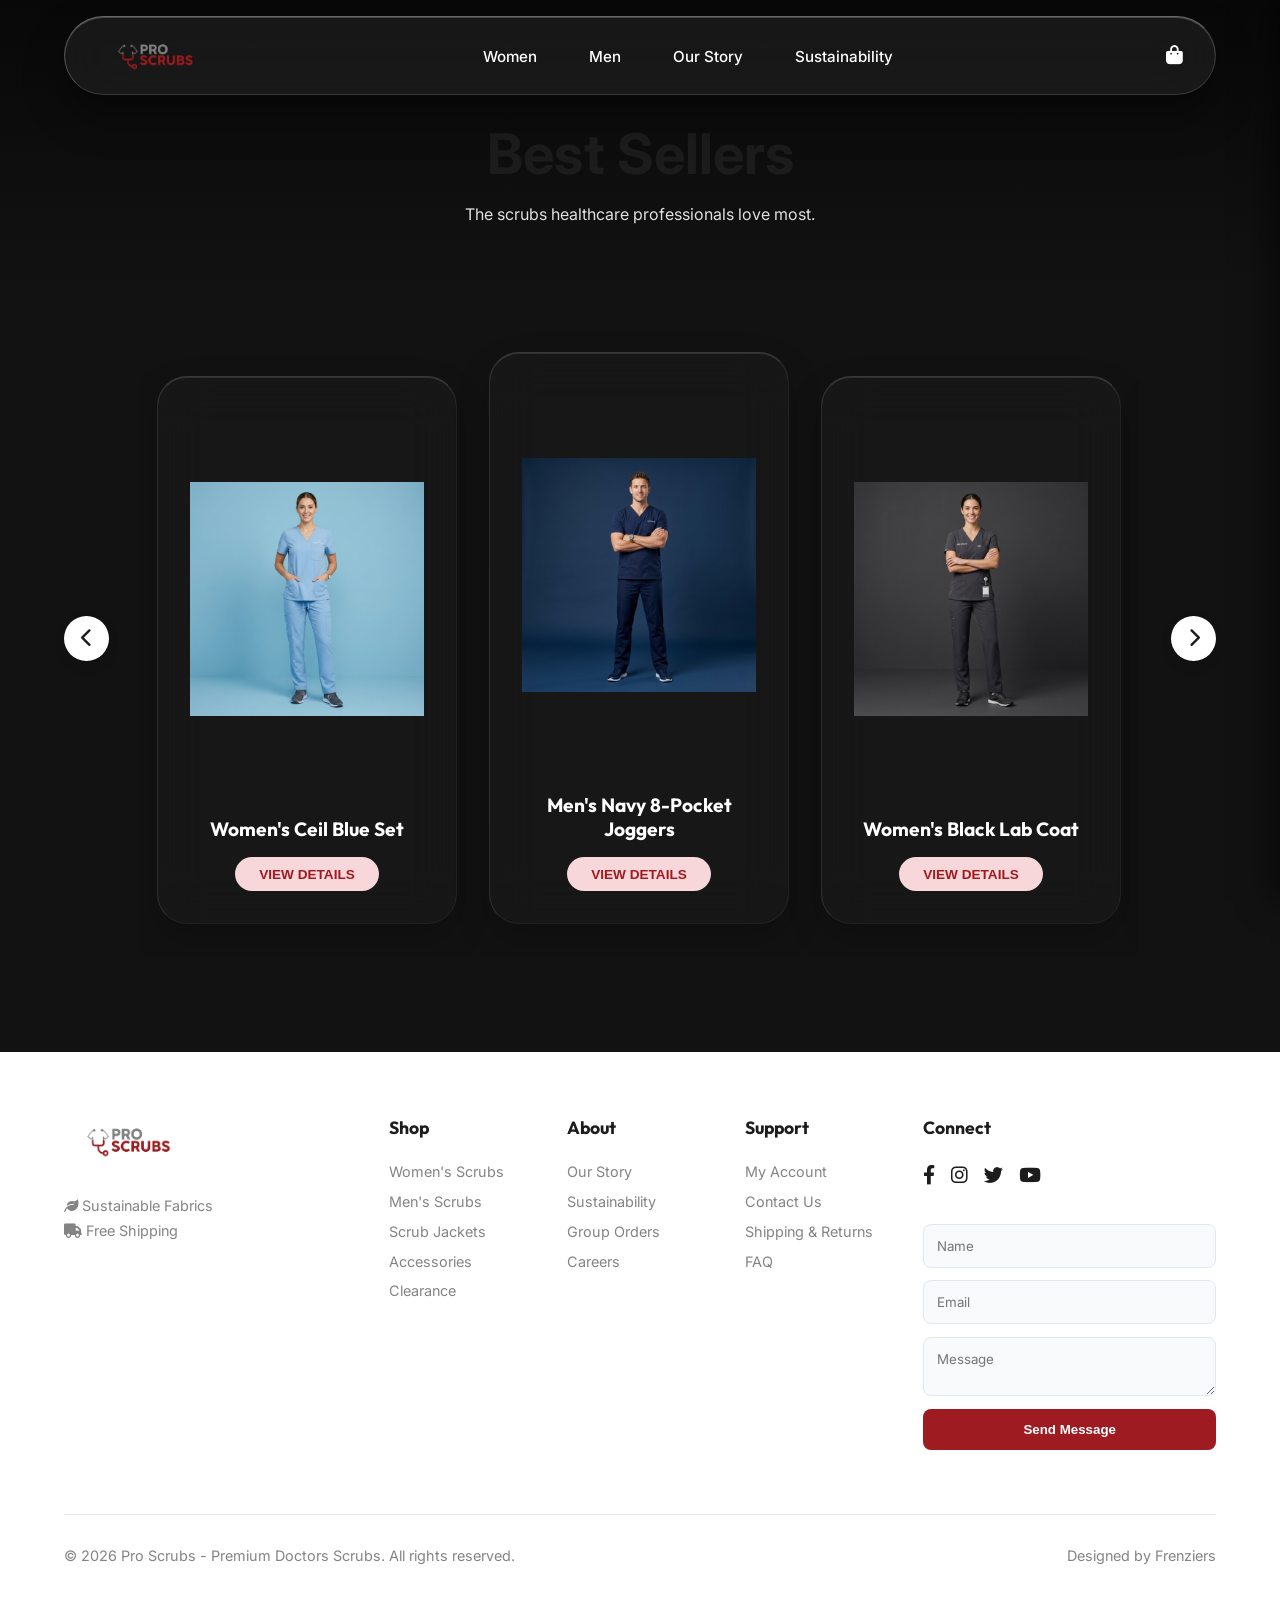
==== commit f7104812: "Update best-sellers.html" ====
--- a/pages/best-sellers.html
+++ b/pages/best-sellers.html
@@ -78,43 +78,47 @@
         <p class="reveal-up delay-1">The scrubs healthcare professionals love most.</p>
     </div>
 
-    <section class="products-section" style="padding-top: 2rem; min-height: 50vh;">
-                <div class="products-track" style="display: flex; gap: 2rem; padding: 0 5%; flex-wrap: wrap; justify-content: center;">
-            <div class="product-card">
-                <div class="product-image"><img src="../public/products/womens/ceil-blue/front.png" alt="Women's Ceil Blue Scrub Set"></div>
-                <div class="product-info">
-                    <h4>Women's Ceil Blue Set</h4>
-                    <a href="product-ceil-blue.html"><button class="view-details">VIEW DETAILS</button></a>
-                </div>
-            </div>
-            <div class="product-card active-product">
-                <div class="product-image"><img src="../public/products/mens/navy/front.png" alt="Men's Navy Joggers"></div>
-                <div class="product-info">
-                    <h4>Men's Navy 8-Pocket Joggers</h4>
-                    <a href="product-navy-joggers.html"><button class="view-details">VIEW DETAILS</button></a>
-                </div>
-            </div>
-            <div class="product-card">
-                <div class="product-image"><img src="../public/products/womens/black/front.png" alt="Women's Black Coat"></div>
-                <div class="product-info">
-                    <h4>Women's Black Lab Coat</h4>
-                    <a href="product-black-coat.html"><button class="view-details">VIEW DETAILS</button></a>
-                </div>
-            </div>
-            <div class="product-card">
-                <div class="product-image"><img src="../public/products/mens/burgundy/front.png" alt="Men's Burgundy Scrub Set"></div>
-                <div class="product-info">
-                    <h4>Men's Burgundy Set</h4>
-                    <a href="#shop"><button class="view-details">VIEW DETAILS</button></a>
-                </div>
-            </div>
-            <div class="product-card">
-                <div class="product-image"><img src="../public/products/womens/moss-green/front.png" alt="Women's Moss Green Scrub Set"></div>
-                <div class="product-info">
-                    <h4>Women's Moss Green Set</h4>
-                    <a href="#shop"><button class="view-details">VIEW DETAILS</button></a>
-                </div>
-            </div>
+    <section class="products-section" id="shop" style="padding-top: 2rem; min-height: 50vh;">
+        <div class="products-carousel reveal-up">
+            <button class="nav-btn prev"><i class="fas fa-chevron-left"></i></button>
+            <div class="products-track">
+                <div class="product-card">
+                    <div class="product-image"><img src="../public/products/womens/ceil-blue/front.png" alt="Women's Ceil Blue Scrub Set"></div>
+                    <div class="product-info">
+                        <h4>Women's Ceil Blue Set</h4>
+                        <a href="product-ceil-blue.html"><button class="view-details">VIEW DETAILS</button></a>
+                    </div>
+                </div>
+                <div class="product-card">
+                    <div class="product-image"><img src="../public/products/mens/navy/front.png" alt="Men's Navy Joggers"></div>
+                    <div class="product-info">
+                        <h4>Men's Navy 8-Pocket Joggers</h4>
+                        <a href="product-navy-joggers.html"><button class="view-details">VIEW DETAILS</button></a>
+                    </div>
+                </div>
+                <div class="product-card">
+                    <div class="product-image"><img src="../public/products/womens/black/front.png" alt="Women's Black Coat"></div>
+                    <div class="product-info">
+                        <h4>Women's Black Lab Coat</h4>
+                        <a href="product-black-coat.html"><button class="view-details">VIEW DETAILS</button></a>
+                    </div>
+                </div>
+                <div class="product-card">
+                    <div class="product-image"><img src="../public/products/mens/burgundy/front.png" alt="Men's Burgundy Scrub Set"></div>
+                    <div class="product-info">
+                        <h4>Men's Burgundy Set</h4>
+                        <a href="#shop"><button class="view-details">VIEW DETAILS</button></a>
+                    </div>
+                </div>
+                <div class="product-card">
+                    <div class="product-image"><img src="../public/products/womens/moss-green/front.png" alt="Women's Moss Green Scrub Set"></div>
+                    <div class="product-info">
+                        <h4>Women's Moss Green Set</h4>
+                        <a href="#shop"><button class="view-details">VIEW DETAILS</button></a>
+                    </div>
+                </div>
+            </div>
+            <button class="nav-btn next"><i class="fas fa-chevron-right"></i></button>
         </div>
     </section>
 
--- a/styles.css
+++ b/styles.css
@@ -328,13 +328,13 @@
 .feature-card h3 {
     font-family: var(--font-heading);
     font-size: 1.2rem;
-    color: var(--primary-navy);
+    color: white; /* Light text for dark glossy card */
     margin-bottom: 1rem;
 }
 
 .feature-card p {
     font-size: 0.9rem;
-    color: var(--text-muted);
+    color: rgba(255, 255, 255, 0.7); /* Light text for dark glossy card */
     line-height: 1.6;
 }
 
@@ -440,15 +440,14 @@
     border-radius: 20px;
     min-width: 320px;
     box-shadow: 0 10px 30px rgba(0, 0, 0, 0.2);
-    opacity: 0.6;
-    transform: scale(0.9);
+    opacity: 1;
+    transform: scale(1);
     transition: all 0.4s ease;
     scroll-snap-align: center;
 }
 
-.review-card.active-review {
-    opacity: 1;
-    transform: scale(1);
+.review-card:hover {
+    transform: scale(1.05);
     box-shadow: 
         0 20px 50px rgba(0, 0, 0, 0.4),
         inset 0 1px 0 rgba(255, 255, 255, 0.2);
@@ -555,8 +554,7 @@
     scroll-snap-align: center;
 }
 
-.product-card:hover,
-.product-card.active-product {
+.product-card:hover {
     background: rgba(60, 60, 60, 0.4);
     transform: translateY(-10px);
     box-shadow: 
@@ -579,7 +577,7 @@
 .product-info h4 {
     font-family: var(--font-heading);
     font-size: 1.2rem;
-    color: var(--primary-navy);
+    color: white; /* Light text for dark glossy card */
     margin: 1.5rem 0 1rem;
 }
 
@@ -1211,7 +1209,7 @@
 .medical-cross::before, .medical-cross::after {
     content: '';
     position: absolute;
-    background: var(--brand-blue);
+    background: #9E1B22; /* Brand Red */
     border-radius: 4px;
 }
 
@@ -1231,7 +1229,7 @@
 
 @keyframes pulse {
     0% { transform: scale(0.9); opacity: 0.7; }
-    50% { transform: scale(1.1); opacity: 1; box-shadow: 0 0 20px rgba(37, 99, 235, 0.5); }
+    50% { transform: scale(1.1); opacity: 1; box-shadow: 0 0 20px rgba(158, 27, 34, 0.5); }
     100% { transform: scale(0.9); opacity: 0.7; }
 }
 
@@ -1239,14 +1237,14 @@
     font-family: var(--font-heading);
     font-weight: 600;
     font-size: 1.1rem;
-    color: var(--primary-navy);
+    color: rgba(255, 255, 255, 0.7); /* Visible on dark bg */
     letter-spacing: 2px;
 }
 
 .progress-bar-container {
     width: 250px;
     height: 4px;
-    background: rgba(15, 23, 42, 0.1);
+    background: rgba(255, 255, 255, 0.1);
     border-radius: 4px;
     overflow: hidden;
     position: relative;
@@ -1258,14 +1256,14 @@
     left: 0;
     height: 100%;
     width: 0%;
-    background: var(--brand-blue);
+    background: #9E1B22; /* Brand Red */
     transition: width 0.3s ease;
 }
 
 .progress-text {
     font-family: var(--font-body);
     font-size: 0.9rem;
-    color: var(--text-muted);
+    color: rgba(255, 255, 255, 0.5);
 }
 
 /* =============================================
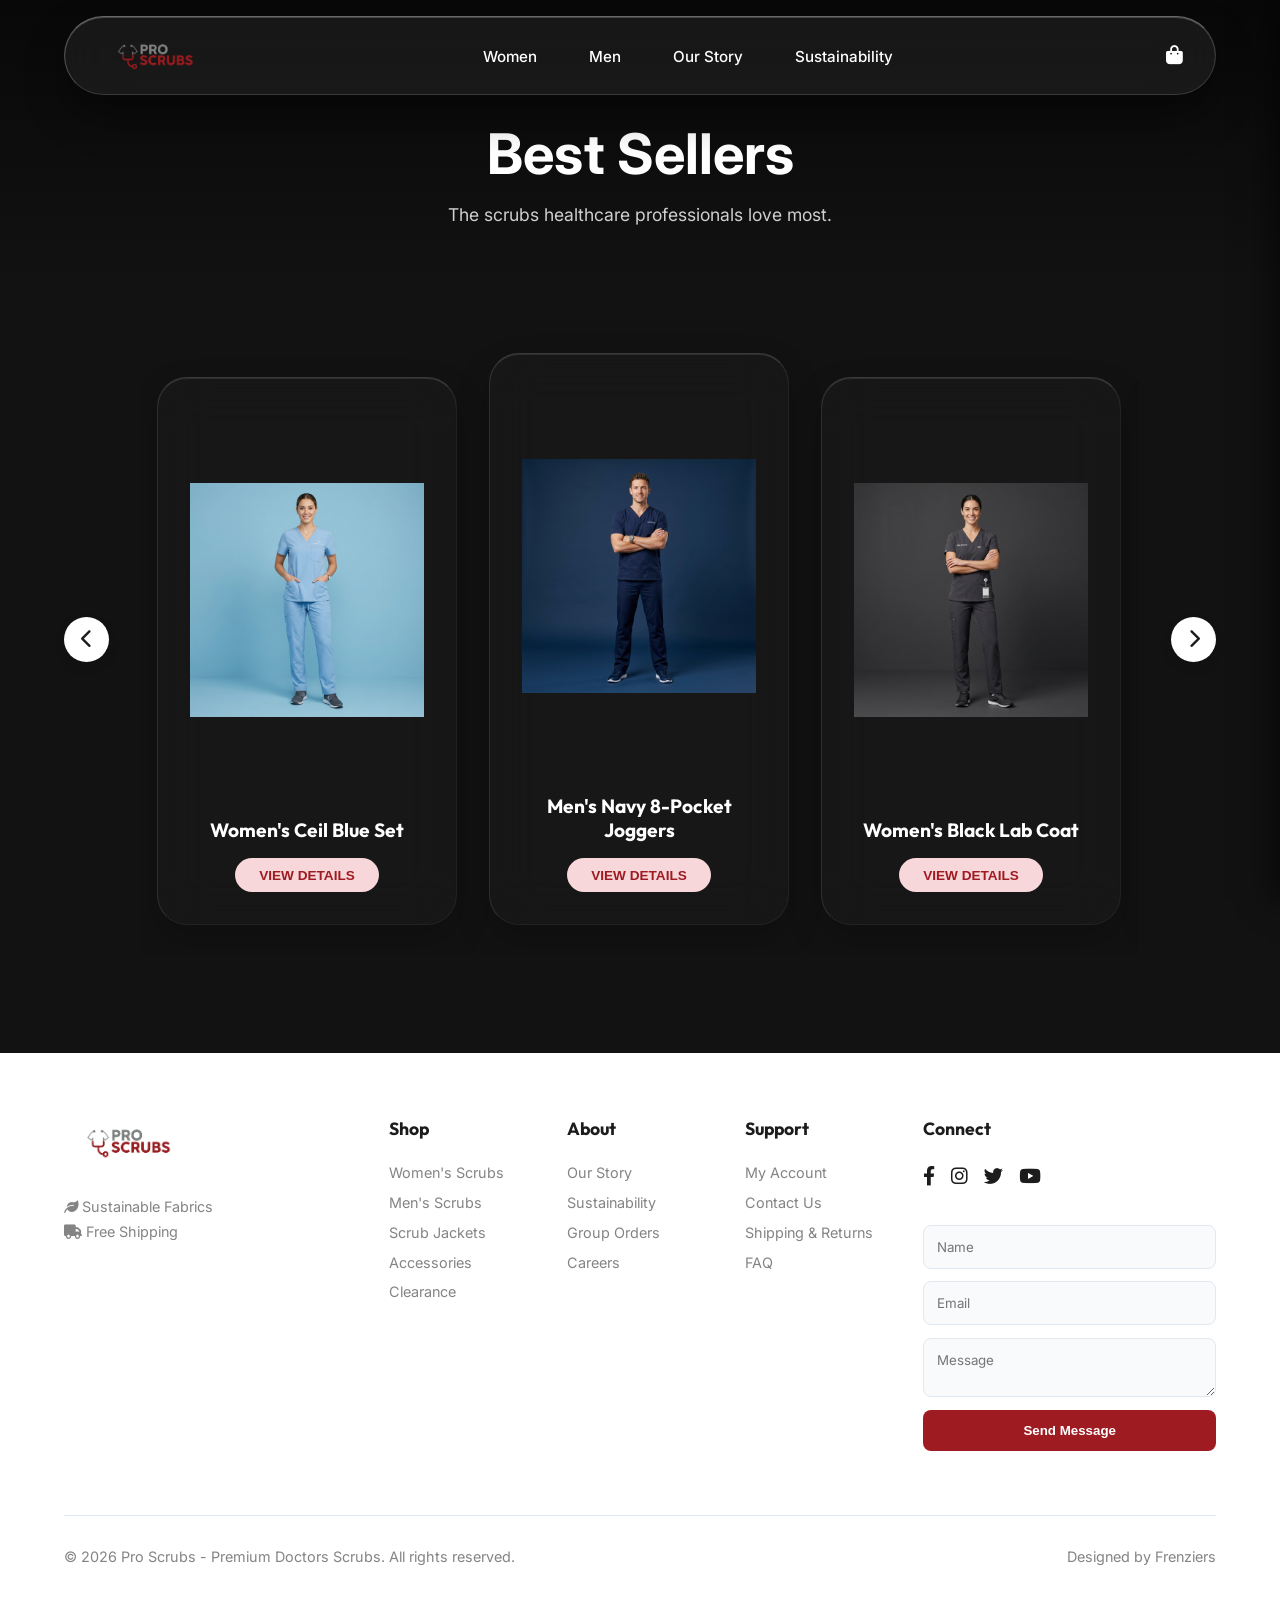
==== commit d0a437d6: "Updated" ====
--- a/pages/best-sellers.html
+++ b/pages/best-sellers.html
@@ -19,8 +19,13 @@
 
         .page-title {
             font-size: 3.5rem;
-            color: var(--primary-navy);
+            color: white;
             margin-bottom: 1rem;
+        }
+
+        .page-header p {
+            color: rgba(255, 255, 255, 0.8);
+            font-size: 1.1rem;
         }
 
         @media (max-width: 768px) {
--- a/styles.css
+++ b/styles.css
@@ -608,9 +608,15 @@
     margin-bottom: 6rem;
     margin-left: 2%;
     margin-right: 2%;
-    background: #0F172A; /* Deep slate base */
+    background: rgba(30, 30, 30, 0.4); /* Dark glossy grey */
     border-radius: 40px;
-    box-shadow: 0 20px 50px rgba(15, 23, 42, 0.2);
+    border: 1px solid rgba(255, 255, 255, 0.05);
+    border-top: 1px solid rgba(255, 255, 255, 0.15);
+    backdrop-filter: blur(24px) saturate(180%);
+    -webkit-backdrop-filter: blur(24px) saturate(180%);
+    box-shadow: 
+        0 20px 50px rgba(0, 0, 0, 0.4),
+        inset 0 1px 0 rgba(255, 255, 255, 0.1);
 }
 
 .liquid-bg {
@@ -620,8 +626,8 @@
     width: 200%;
     height: 200%;
     z-index: 0;
-    /* Clean, clinical, luxury glow: Deep cyan/surgical green into slate */
-    background: radial-gradient(circle at center, rgba(13, 148, 136, 0.15) 0%, rgba(15, 23, 42, 0) 70%);
+    /* Clean, clinical, luxury glow: Red into transparent */
+    background: radial-gradient(circle at center, rgba(158, 27, 34, 0.2) 0%, rgba(0, 0, 0, 0) 70%);
     animation: rotateGradient 20s linear infinite;
     pointer-events: none;
 }
@@ -697,7 +703,7 @@
 }
 
 .newsletter-form button {
-    background: #0D9488; /* Medical teal/cyan */
+    background: #9E1B22; /* Pro Scrubs Red */
     color: white;
     border: none;
     border-radius: 50px;
@@ -709,9 +715,9 @@
 }
 
 .newsletter-form button:hover {
-    background: #0F766E;
+    background: #7A0B10;
     transform: translateY(-2px);
-    box-shadow: 0 5px 20px rgba(13, 148, 136, 0.4);
+    box-shadow: 0 5px 20px rgba(158, 27, 34, 0.4);
 }
 
 /* Footer */
